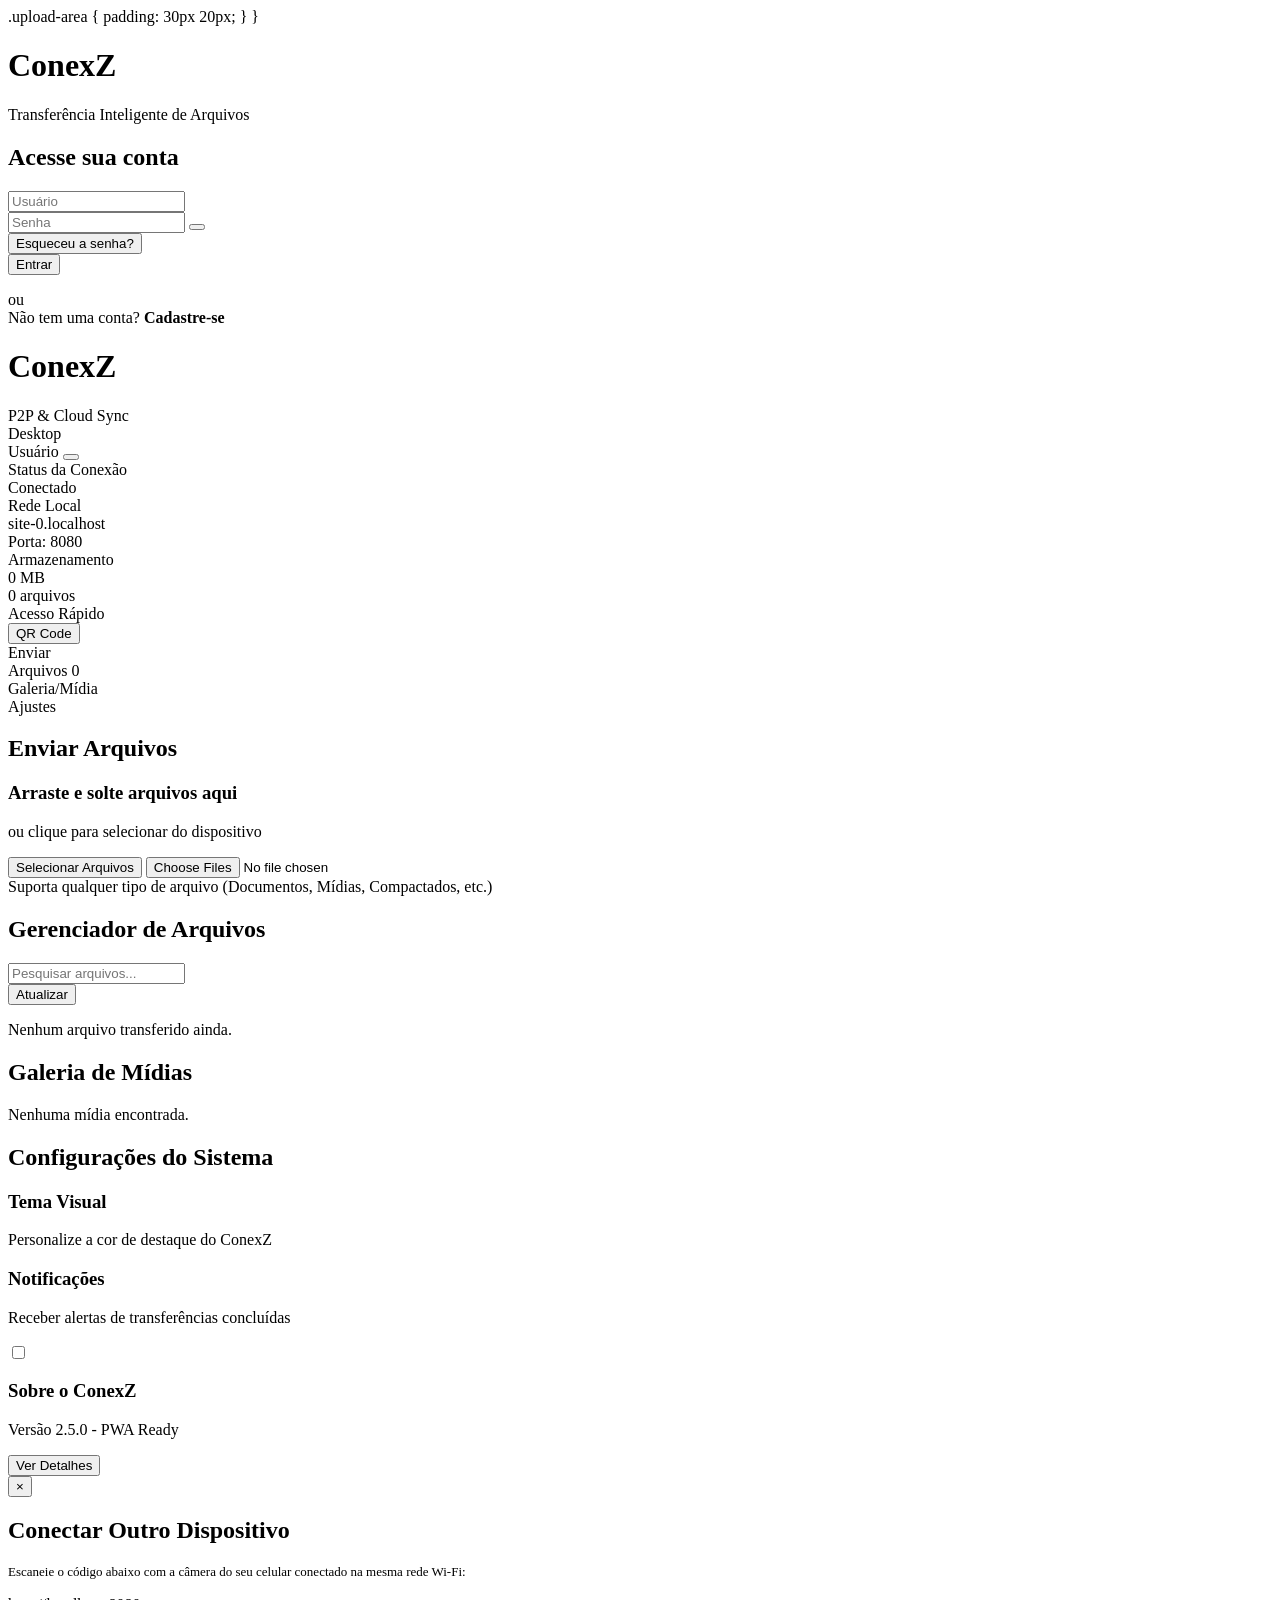
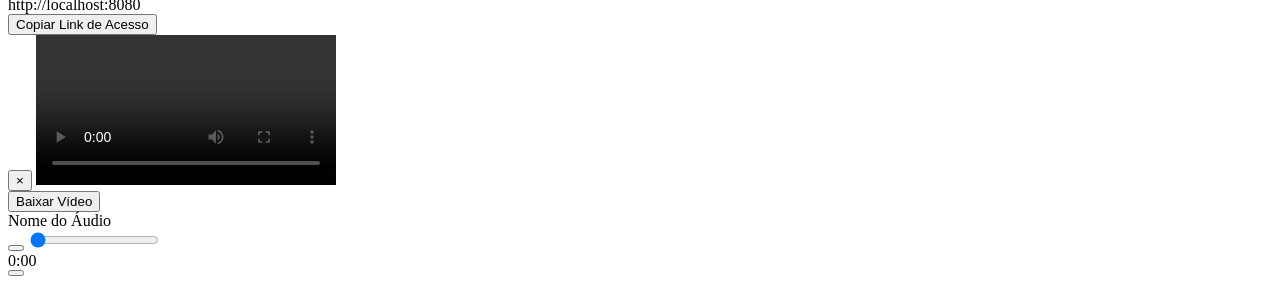
==== templates/index.html @ 4d65dc05 "Update index.html" ====
<!-- CONTINUAÇÃO E FECHAMENTO DO <style> -->
        .upload-area { padding: 30px 20px; }
    }
    </style>
</head>
<body>

    <!-- ============================================
         TELA DE LOGIN
         ============================================ -->
    <div id="loginScreen" class="login-screen">
        <div class="login-container">
            <div class="login-logo">
                <i class="fa-solid fa-bolt-lightning"></i>
                <h1>ConexZ</h1>
                <p>Transferência Inteligente de Arquivos</p>
            </div>
            
            <div id="loginFormSection">
                <h2>Acesse sua conta</h2>
                <form id="loginForm" onsubmit="handleLogin(event)">
                    <div class="input-group">
                        <input type="text" id="loginUsername" placeholder="Usuário" required autocomplete="username">
                    </div>
                    <div class="input-group">
                        <input type="password" id="loginPassword" placeholder="Senha" required autocomplete="current-password">
                        <button type="button" class="toggle-password" onclick="togglePasswordVisibility('loginPassword', this)">
                            <i class="fa-solid fa-eye"></i>
                        </button>
                    </div>
                    <div class="login-options">
                        <button type="button" class="forgot-link" onclick="showForgotPassword()">Esqueceu a senha?</button>
                    </div>
                    <button type="submit" class="btn btn-primary">Entrar</button>
                </form>
                <div id="loginStatus" class="login-status"></div>
                <div class="login-divider"><span>ou</span></div>
                <div class="login-link" onclick="switchAuthMode('register')">
                    Não tem uma conta? <strong>Cadastre-se</strong>
                </div>
            </div>

            <div id="registerFormSection" style="display: none;">
                <h2>Criar nova conta</h2>
                <form id="registerForm" onsubmit="handleRegister(event)">
                    <div class="input-group">
                        <input type="text" id="regUsername" placeholder="Escolha um usuário" required autocomplete="username">
                    </div>
                    <div class="input-group">
                        <input type="password" id="regPassword" placeholder="Escolha uma senha" required autocomplete="new-password">
                        <button type="button" class="toggle-password" onclick="togglePasswordVisibility('regPassword', this)">
                            <i class="fa-solid fa-eye"></i>
                        </button>
                    </div>
                    <button type="submit" class="btn btn-primary">Cadastrar</button>
                </form>
                <div id="registerStatus" class="login-status"></div>
                <div class="login-link" onclick="switchAuthMode('login')">
                    Já tem uma conta? <strong>Fazer login</strong>
                </div>
            </div>
        </div>
    </div>

    <!-- ============================================
         ESTRUTURA PRINCIPAL DO APLICATIVO
         ============================================ -->
    <div class="container">
        
        <!-- HEADER -->
        <header>
            <div class="logo">
                <div class="logo-icon">
                    <i class="fa-solid fa-bolt-lightning"></i>
                </div>
                <div>
                    <h1>ConexZ</h1>
                    <div class="subtitle">P2P & Cloud Sync</div>
                </div>
            </div>
            
            <div class="header-actions">
                <div class="device-badge" id="deviceTypeBadge">
                    <i class="fa-solid fa-desktop"></i> Desktop
                </div>
                <div class="user-info">
                    <span class="username" id="displayUsername">Usuário</span>
                    <button class="logout-btn" onclick="handleLogout()" title="Sair">
                        <i class="fa-solid fa-right-from-bracket"></i>
                    </button>
                </div>
            </div>
        </header>

        <!-- PAINEL DE STATUS -->
        <div class="status-panel">
            <div class="status-header">
                <div class="status-title">
                    <i class="fa-solid fa-network-wired"></i> Status da Conexão
                </div>
                <div class="status-badge" id="connectionBadge">Conectado</div>
            </div>
            
            <div class="status-grid">
                <div class="status-item">
                    <div class="status-label">
                        <i class="fa-solid fa-wifi"></i> Rede Local
                    </div>
                    <div class="status-value" id="localIpStatus">Detectando...</div>
                    <div class="status-sub">
                        <span>Porta: 8080</span>
                    </div>
                </div>
                
                <div class="status-item">
                    <div class="status-label">
                        <i class="fa-solid fa-server"></i> Armazenamento
                    </div>
                    <div class="status-value" id="storageUsed">0 MB</div>
                    <div class="status-sub">
                        <span id="fileCountBadge">0 arquivos</span>
                    </div>
                </div>

                <div class="status-item">
                    <div class="status-label">
                        <i class="fa-solid fa-qrcode"></i> Acesso Rápido
                    </div>
                    <div class="status-actions">
                        <button class="btn btn-secondary btn-sm" onclick="openQrModal()">
                            <i class="fa-solid fa-qrcode"></i> QR Code
                        </button>
                    </div>
                </div>
            </div>
        </div>

        <!-- ABAS DE NAVEGAÇÃO -->
        <div class="tabs">
            <div class="tab active" onclick="switchTab('upload')">
                <i class="fa-solid fa-cloud-arrow-up"></i> Enviar
            </div>
            <div class="tab" onclick="switchTab('files')">
                <i class="fa-solid fa-folder-open"></i> Arquivos 
                <span class="badge" id="fileTabBadge">0</span>
            </div>
            <div class="tab" onclick="switchTab('media')">
                <i class="fa-solid fa-photo-film"></i> Galeria/Mídia
            </div>
            <div class="tab" onclick="switchTab('settings')">
                <i class="fa-solid fa-gear"></i> Ajustes
            </div>
        </div>

        <!-- CONTEÚDO DAS ABAS -->

        <!-- ABA: UPLOAD -->
        <div id="uploadTab" class="tab-content active">
            <h2><i class="fa-solid fa-cloud-arrow-up"></i> Enviar Arquivos</h2>
            
            <div class="upload-area" id="dropZone" onclick="document.getElementById('fileInput').click()">
                <div class="upload-icon">
                    <i class="fa-solid fa-cloud-arrow-up"></i>
                </div>
                <h3>Arraste e solte arquivos aqui</h3>
                <p>ou clique para selecionar do dispositivo</p>
                <button class="btn btn-primary btn-sm">Selecionar Arquivos</button>
                <input type="file" id="fileInput" multiple onchange="handleFileSelect(this.files)">
                <div class="upload-info">Suporta qualquer tipo de arquivo (Documentos, Mídias, Compactados, etc.)</div>
            </div>

            <div class="progress-container" id="progressContainer" style="display: none;">
                <div class="progress-bar">
                    <div class="progress-fill" id="progressFill"></div>
                </div>
                <span id="progressText">0%</span>
            </div>

            <div id="uploadStatus" class="status"></div>
        </div>

        <!-- ABA: ARQUIVOS -->
        <div id="filesTab" class="tab-content">
            <h2><i class="fa-solid fa-folder-open"></i> Gerenciador de Arquivos</h2>
            
            <div class="file-toolbar">
                <div class="search-box">
                    <i class="fa-solid fa-magnifying-glass"></i>
                    <input type="text" id="fileSearch" placeholder="Pesquisar arquivos..." oninput="filterFiles()">
                </div>
                <button class="btn btn-secondary" onclick="loadFiles()">
                    <i class="fa-solid fa-rotate"></i> Atualizar
                </button>
                <button class="btn btn-danger btn-sm" onclick="clearAllFiles()" id="clearAllBtn" style="display: none;">
                    <i class="fa-solid fa-trash-can"></i> Limpar Tudo
                </button>
            </div>

            <div class="file-list" id="fileListContainer">
                <!-- Preenchido via JavaScript -->
            </div>
        </div>

        <!-- ABA: GALERIA / MÍDIA -->
        <div id="mediaTab" class="tab-content">
            <h2><i class="fa-solid fa-photo-film"></i> Galeria de Mídias</h2>
            <div class="media-grid" id="mediaGridContainer">
                <!-- Preenchido via JavaScript -->
            </div>
        </div>

        <!-- ABA: AJUSTES -->
        <div id="settingsTab" class="tab-content">
            <h2><i class="fa-solid fa-gear"></i> Configurações do Sistema</h2>
            
            <div class="setting-card">
                <div class="info">
                    <h3><i class="fa-solid fa-palette"></i> Tema Visual</h3>
                    <p>Personalize a cor de destaque do ConexZ</p>
                </div>
                <div class="theme-selector">
                    <div class="theme-btn active" style="background: #00d4ff;" onclick="setTheme('#00d4ff')"></div>
                    <div class="theme-btn" style="background: #10b981;" onclick="setTheme('#10b981')"></div>
                    <div class="theme-btn" style="background: #8b5cf6;" onclick="setTheme('#8b5cf6')"></div>
                    <div class="theme-btn" style="background: #f59e0b;" onclick="setTheme('#f59e0b')"></div>
                    <div class="theme-btn" style="background: #ef4444;" onclick="setTheme('#ef4444')"></div>
                </div>
            </div>

            <div class="setting-card">
                <div class="info">
                    <h3><i class="fa-solid fa-bell"></i> Notificações</h3>
                    <p>Receber alertas de transferências concluídas</p>
                </div>
                <div class="toggle">
                    <input type="checkbox" id="notifToggle" onchange="toggleNotifications(this)">
                    <label for="notifToggle"></label>
                </div>
            </div>

            <div class="setting-card">
                <div class="info">
                    <h3><i class="fa-solid fa-circle-info"></i> Sobre o ConexZ</h3>
                    <p>Versão 2.5.0 - PWA Ready</p>
                </div>
                <button class="btn btn-secondary btn-sm" onclick="showAboutInfo()">Ver Detalhes</button>
            </div>
        </div>

    </div>

    <!-- ============================================
         MODAIS E COMPONENTES FLUTUANTES
         ============================================ -->

    <!-- Modal QR Code -->
    <div id="qrModal" class="modal">
        <div class="modal-content">
            <button class="close" onclick="closeQrModal()">&times;</button>
            <h2><i class="fa-solid fa-qrcode" style="color: var(--accent);"></i> Conectar Outro Dispositivo</h2>
            <p style="color: var(--text-secondary); font-size: 13px; margin-bottom: 16px;">
                Escaneie o código abaixo com a câmera do seu celular conectado na mesma rede Wi-Fi:
            </p>
            <div class="qr-container">
                <div id="qrCodeDisplay">
                    <i class="fa-solid fa-spinner fa-spin" style="font-size: 32px; color: var(--accent);"></i>
                </div>
            </div>
            <div class="qr-url" id="modalUrlText">http://localhost:8080</div>
            <button class="btn btn-primary" onclick="copyAppUrl()">
                <i class="fa-solid fa-copy"></i> Copiar Link de Acesso
            </button>
        </div>
    </div>

    <!-- Modal de Vídeo -->
    <div id="videoModal" class="video-modal">
        <div class="video-modal-content">
            <button class="video-close" onclick="closeVideoModal()">&times;</button>
            <video id="modalVideoPlayer" controls></video>
            <div class="video-actions">
                <button class="btn btn-secondary btn-sm" id="downloadVideoBtn">
                    <i class="fa-solid fa-download"></i> Baixar Vídeo
                </button>
            </div>
        </div>
    </div>

    <!-- Player de Áudio Flutuante -->
    <div id="audioPlayer" class="audio-player">
        <div class="audio-player-content">
            <div class="audio-info">
                <div class="audio-title" id="audioPlayerTitle">Nome do Áudio</div>
            </div>
            <div class="audio-controls">
                <button class="audio-btn" id="audioPlayBtn" onclick="toggleAudioPlay()">
                    <i class="fa-solid fa-play" id="audioPlayIcon"></i>
                </button>
                <input type="range" class="audio-progress" id="audioProgressBar" value="0" min="0" max="100" oninput="seekAudio(this.value)">
                <div class="audio-time">
                    <span id="audioCurrentTime">0:00</span>
                </div>
            </div>
            <button class="audio-btn audio-close" onclick="closeAudioPlayer()" title="Fechar">
                <i class="fa-solid fa-xmark"></i>
            </button>
        </div>
        <audio id="globalAudioElement" ontimeupdate="updateAudioProgress()" onended="audioEnded()"></audio>
    </div>

    <!-- ============================================
         JAVASCRIPT DO APLICATIVO
         ============================================ -->
    <script>
        // Simulação de Banco de Dados Local / Estado
        let currentUser = localStorage.getItem('conexz_user') || null;
        let filesDatabase = JSON.parse(localStorage.getItem('conexz_files') || '[]');
        let currentAudioFile = null;

        // Inicialização
        document.addEventListener('DOMContentLoaded', () => {
            checkAuth();
            detectDevice();
            renderFiles();
            setupDragAndDrop();
        });

        // Autenticação básica simulada
        function checkAuth() {
            if (currentUser) {
                document.getElementById('loginScreen').style.display = 'none';
                document.getElementById('displayUsername').textContent = currentUser;
            } else {
                document.getElementById('loginScreen').style.display = 'flex';
            }
        }

        function switchAuthMode(mode) {
            if (mode === 'register') {
                document.getElementById('loginFormSection').style.display = 'none';
                document.getElementById('registerFormSection').style.display = 'block';
            } else {
                document.getElementById('loginFormSection').style.display = 'block';
                document.getElementById('registerFormSection').style.display = 'none';
            }
        }

        function togglePasswordVisibility(fieldId, btn) {
            const input = document.getElementById(fieldId);
            const icon = btn.querySelector('i');
            if (input.type === 'password') {
                input.type = 'text';
                icon.className = 'fa-solid fa-eye-slash';
            } else {
                input.type = 'password';
                icon.className = 'fa-solid fa-eye';
            }
        }

        function handleLogin(e) {
            e.preventDefault();
            const username = document.getElementById('loginUsername').value.trim();
            if (username) {
                currentUser = username;
                localStorage.setItem('conexz_user', username);
                showStatus('loginStatus', 'Login realizado com sucesso!', 'success');
                setTimeout(() => {
                    checkAuth();
                }, 600);
            }
        }

        function handleRegister(e) {
            e.preventDefault();
            const username = document.getElementById('regUsername').value.trim();
            if (username) {
                currentUser = username;
                localStorage.setItem('conexz_user', username);
                showStatus('registerStatus', 'Conta criada com sucesso!', 'success');
                setTimeout(() => {
                    checkAuth();
                }, 600);
            }
        }

        function handleLogout() {
            localStorage.removeItem('conexz_user');
            currentUser = null;
            checkAuth();
        }

        function showStatus(elementId, message, type) {
            const el = document.getElementById(elementId);
            el.textContent = message;
            el.className = `login-status ${type}`;
        }

        // Navegação por Abas
        function switchTab(tabName) {
            document.querySelectorAll('.tab').forEach(t => t.classList.remove('active'));
            document.querySelectorAll('.tab-content').forEach(c => c.classList.remove('active'));

            event.currentTarget.classList.add('active');
            document.getElementById(tabName + 'Tab').classList.add('active');

            if (tabName === 'files' || tabName === 'media') {
                renderFiles();
            }
        }

        // Detecção de Dispositivo
        function detectDevice() {
            const badge = document.getElementById('deviceTypeBadge');
            const isMobile = /Android|webOS|iPhone|iPad|iPod|BlackBerry|IEMobile|Opera Mini/i.test(navigator.userAgent);
            if (isMobile) {
                badge.innerHTML = '<i class="fa-solid fa-mobile-screen"></i> Celular / Tablet';
            } else {
                badge.innerHTML = '<i class="fa-solid fa-desktop"></i> Desktop';
            }
            
            // Simulação de IP local
            document.getElementById('localIpStatus').textContent = window.location.hostname || '192.168.1.15';
        }

        // Drag and Drop
        function setupDragAndDrop() {
            const dropZone = document.getElementById('dropZone');
            ['dragenter', 'dragover'].forEach(eventName => {
                dropZone.addEventListener(eventName, (e) => {
                    e.preventDefault();
                    dropZone.classList.add('dragover');
                }, false);
            });
            ['dragleave', 'drop'].forEach(eventName => {
                dropZone.addEventListener(eventName, (e) => {
                    e.preventDefault();
                    dropZone.classList.remove('dragover');
                }, false);
            });
            dropZone.addEventListener('drop', (e) => {
                const dt = e.dataTransfer;
                const files = dt.files;
                handleFileSelect(files);
            });
        }

        // Simulação de Upload de Arquivos
        function handleFileSelect(files) {
            if (!files.length) return;

            const progressContainer = document.getElementById('progressContainer');
            const progressFill = document.getElementById('progressFill');
            const progressText = document.getElementById('progressText');
            const uploadStatus = document.getElementById('uploadStatus');

            progressContainer.style.display = 'flex';
            uploadStatus.className = 'status';
            
            let progress = 0;
            const interval = setInterval(() => {
                progress += 10;
                progressFill.style.width = progress + '%';
                progressText.textContent = progress + '%';

                if (progress >= 100) {
                    clearInterval(interval);
                    
                    // Processar arquivos adicionados
                    Array.from(files).forEach(file => {
                        const fileObj = {
                            id: Date.now() + Math.random(),
                            name: file.name,
                            size: formatBytes(file.size),
                            type: file.type || 'application/octet-stream',
                            date: new Date().toLocaleDateString('pt-BR'),
                            url: URL.createObjectURL(file) // Simulação de URL local temporária
                        };
                        filesDatabase.unshift(fileObj);
                    });

                    localStorage.setItem('conexz_files', JSON.stringify(filesDatabase));
                    
                    uploadStatus.textContent = 'Arquivos enviados com sucesso!';
                    uploadStatus.className = 'status success';

                    setTimeout(() => {
                        progressContainer.style.display = 'none';
                        progressFill.style.width = '0%';
                        uploadStatus.style.display = 'none';
                        renderFiles();
                    }, 1200);
                }
            }, 150);
        }

        // Renderizar Lista de Arquivos e Galeria
        function renderFiles() {
            const container = document.getElementById('fileListContainer');
            const mediaContainer = document.getElementById('mediaGridContainer');
            const fileTabBadge = document.getElementById('fileTabBadge');
            const fileCountBadge = document.getElementById('fileCountBadge');
            const storageUsed = document.getElementById('storageUsed');
            const clearAllBtn = document.getElementById('clearAllBtn');

            fileTabBadge.textContent = filesDatabase.length;
            fileCountBadge.textContent = `${filesDatabase.length} arquivos`;
            storageUsed.textContent = filesDatabase.length > 0 ? `${(filesDatabase.length * 2.4).toFixed(1)} MB` : '0 MB';

            if (filesDatabase.length > 0) {
                clearAllBtn.style.display = 'inline-flex';
            } else {
                clearAllBtn.style.display = 'none';
            }

            if (filesDatabase.length === 0) {
                container.innerHTML = `
                    <div class="empty-state">
                        <i class="fa-solid fa-folder-open"></i>
                        <p>Nenhum arquivo transferido ainda.</p>
                    </div>
                `;
                mediaContainer.innerHTML = `
                    <div class="empty-state" style="grid-column: 1 / -1;">
                        <i class="fa-solid fa-photo-film"></i>
                        <p>Nenhuma mídia encontrada.</p>
                    </div>
                `;
                return;
            }

            // Renderizar Lista
            container.innerHTML = filesDatabase.map(file => `
                <div class="file-item" data-name="${file.name.toLowerCase()}">
                    <div class="file-info">
                        <i class="${getFileIcon(file.type)}"></i>
                        <div class="file-details">
                            <div class="file-name" title="${file.name}">${file.name}</div>
                            <div class="file-meta">${file.size} • ${file.date}</div>
                        </div>
                    </div>
                    <div class="file-actions">
                        ${getFileActionButtons(file)}
                        <button class="btn btn-secondary btn-sm" onclick="deleteFile('${file.id}')" title="Excluir">
                            <i class="fa-solid fa-trash-can"></i>
                        </button>
                    </div>
                </div>
            `).join('');

            // Renderizar Galeria/Mídia
            const mediaFiles = filesDatabase.filter(f => f.type.startsWith('image/') || f.type.startsWith('video/') || f.type.startsWith('audio/'));
            if (mediaFiles.length === 0) {
                mediaContainer.innerHTML = `
                    <div class="empty-state" style="grid-column: 1 / -1;">
                        <i class="fa-solid fa-photo-film"></i>
                        <p>Nenhuma imagem, vídeo ou áudio encontrado.</p>
                    </div>
                `;
            } else {
                mediaContainer.innerHTML = mediaFiles.map(file => `
                    <div class="media-card" onclick="openMediaItem('${file.id}')">
                        <div class="media-preview">
                            ${file.type.startsWith('image/') ? `<img src="${file.url}" style="width:100%;height:100%;object-fit:cover;">` : `<i class="${getFileIcon(file.type)}"></i>`}
                        </div>
                        <div class="media-info">
                            <div class="media-title" title="${file.name}">${file.name}</div>
                            <div class="media-meta">${file.size}</div>
                        </div>
                    </div>
                `).join('');
            }
        }

        function getFileIcon(type) {
            if (type.startsWith('image/')) return 'fa-solid fa-file-image';
            if (type.startsWith('video/')) return 'fa-solid fa-file-video';
            if (type.startsWith('audio/')) return 'fa-solid fa-file-audio';
            if (type.includes('pdf')) return 'fa-solid fa-file-pdf';
            if (type.includes('zip') || type.includes('compressed')) return 'fa-solid fa-file-zipper';
            return 'fa-solid fa-file-lines';
        }

        function getFileActionButtons(file) {
            return `
                <button class="btn btn-primary btn-sm" onclick="downloadFile('${file.id}')">
                    <i class="fa-solid fa-download"></i> Baixar
                </button>
            `;
        }

        function formatBytes(bytes, decimals = 2) {
            if (bytes === 0) return '0 Bytes';
            const k = 1024;
            const dm = decimals < 0 ? 0 : decimals;
            const sizes = ['Bytes', 'KB', 'MB', 'GB'];
            const i = Math.floor(Math.log(bytes) / Math.log(k));
            return parseFloat((bytes / Math.pow(k, i)).toFixed(dm)) + ' ' + sizes[i];
        }

        function filterFiles() {
            const query = document.getElementById('fileSearch').value.toLowerCase();
            const items = document.querySelectorAll('.file-item');
            items.forEach(item => {
                const name = item.getAttribute('data-name');
                if (name.includes(query)) {
                    item.style.display = 'flex';
                } else {
                    item.style.display = 'none';
                }
            });
        }

        function deleteFile(id) {
            filesDatabase = filesDatabase.filter(f => f.id != id);
            localStorage.setItem('conexz_files', JSON.stringify(filesDatabase));
            renderFiles();
        }

        function clearAllFiles() {
            if (confirm('Deseja realmente limpar todos os arquivos?')) {
                filesDatabase = [];
                localStorage.removeItem('conexz_files');
                renderFiles();
            }
        }

        function downloadFile(id) {
            const file = filesDatabase.find(f => f.id == id);
            if (file) {
                const a = document.createElement('a');
                a.href = file.url;
                a.download = file.name;
                document.body.appendChild(a);
                a.click();
                document.body.removeChild(a);
            }
        }

        function openMediaItem(id) {
            const file = filesDatabase.find(f => f.id == id);
            if (!file) return;

            if (file.type.startsWith('video/')) {
                const modal = document.getElementById('videoModal');
                const player = document.getElementById('modalVideoPlayer');
                player.src = file.url;
                modal.classList.add('active');
                document.getElementById('downloadVideoBtn').onclick = () => downloadFile(file.id);
            } else if (file.type.startsWith('audio/')) {
                playAudio(file);
            } else if (file.type.startsWith('image/')) {
                window.open(file.url, '_blank');
            }
        }

        // Controles de Vídeo e Áudio Modals
        function closeVideoModal() {
            const modal = document.getElementById('videoModal');
            const player = document.getElementById('modalVideoPlayer');
            player.pause();
            player.src = '';
            modal.classList.remove('active');
        }

        function playAudio(file) {
            const playerBox = document.getElementById('audioPlayer');
            const audioEl = document.getElementById('globalAudioElement');
            const titleEl = document.getElementById('audioPlayerTitle');
            
            titleEl.textContent = file.name;
            audioEl.src = file.url;
            audioEl.play();
            currentAudioFile = file;
            playerBox.style.display = 'block';
            
            document.getElementById('audioPlayIcon').className = 'fa-solid fa-pause';
        }

        function toggleAudioPlay() {
            const audioEl = document.getElementById('globalAudioElement');
            const icon = document.getElementById('audioPlayIcon');
            if (audioEl.paused) {
                audioEl.play();
                icon.className = 'fa-solid fa-pause';
            } else {
                audioEl.pause();
                icon.className = 'fa-solid fa-play';
            }
        }

        function updateAudioProgress() {
            const audioEl = document.getElementById('globalAudioElement');
            const bar = document.getElementById('audioProgressBar');
            const timeEl = document.getElementById('audioCurrentTime');
            
            if (audioEl.duration) {
                const progress = (audioEl.currentTime / audioEl.duration) * 100;
                bar.value = progress;
                
                const mins = Math.floor(audioEl.currentTime / 60);
                const secs = Math.floor(audioEl.currentTime % 60);
                timeEl.textContent = `${mins}:${secs < 10 ? '0' : ''}${secs}`;
            }
        }

        function seekAudio(val) {
            const audioEl = document.getElementById('globalAudioElement');
            if (audioEl.duration) {
                audioEl.currentTime = (val / 100) * audioEl.duration;
            }
        }

        function audioEnded() {
            document.getElementById('audioPlayIcon').className = 'fa-solid fa-play';
        }

        function closeAudioPlayer() {
            const audioEl = document.getElementById('globalAudioElement');
            audioEl.pause();
            audioEl.src = '';
            document.getElementById('audioPlayer').style.display = 'none';
        }

        // Modal QR Code
        function openQrModal() {
            const modal = document.getElementById('qrModal');
            const qrDisplay = document.getElementById('qrCodeDisplay');
            const urlText = document.getElementById('modalUrlText');
            
            const currentUrl = window.location.href;
            urlText.textContent = currentUrl;
            
            // Simulação de renderização do QR Code via API pública rápida
            qrDisplay.innerHTML = `<img src="https://api.qrserver.com/v1/create-qr-code/?size=180x180&data=${encodeURIComponent(currentUrl)}" alt="QR Code Conexão" id="qrCodeImage">`;
            modal.classList.add('active');
        }

        function closeQrModal() {
            document.getElementById('qrModal').classList.remove('active');
        }

        function copyAppUrl() {
            navigator.clipboard.writeText(window.location.href);
            alert('Link de acesso copiado para a área de transferência!');
        }

        // Ajustes e Temas
        function setTheme(color) {
            document.documentElement.style.setProperty('--accent', color);
            document.querySelectorAll('.theme-btn').forEach(btn => btn.classList.remove('active'));
            event.currentTarget.classList.add('active');
            localStorage.setItem('conexz_theme', color);
        }

        // Carregar tema salvo
        const savedTheme = localStorage.getItem('conexz_theme');
        if (savedTheme) {
            document.documentElement.style.setProperty('--accent', savedTheme);
        }

        function toggleNotifications(checkbox) {
            if (checkbox.checked) {
                if (Notification && Notification.permission !== 'granted') {
                    Notification.requestPermission();
                }
            }
        }

        function showAboutInfo() {
            alert('ConexZ v2.5.0\nSistema inteligente e local de transferência de arquivos P2P.\nDesenvolvido com foco em velocidade e segurança offline.');
        }

        function showForgotPassword() {
            alert('Como o ConexZ armazena as credenciais de forma local, redefina limpando os dados do navegador ou crie um novo usuário.');
        }
    </script>
</body>
</html>
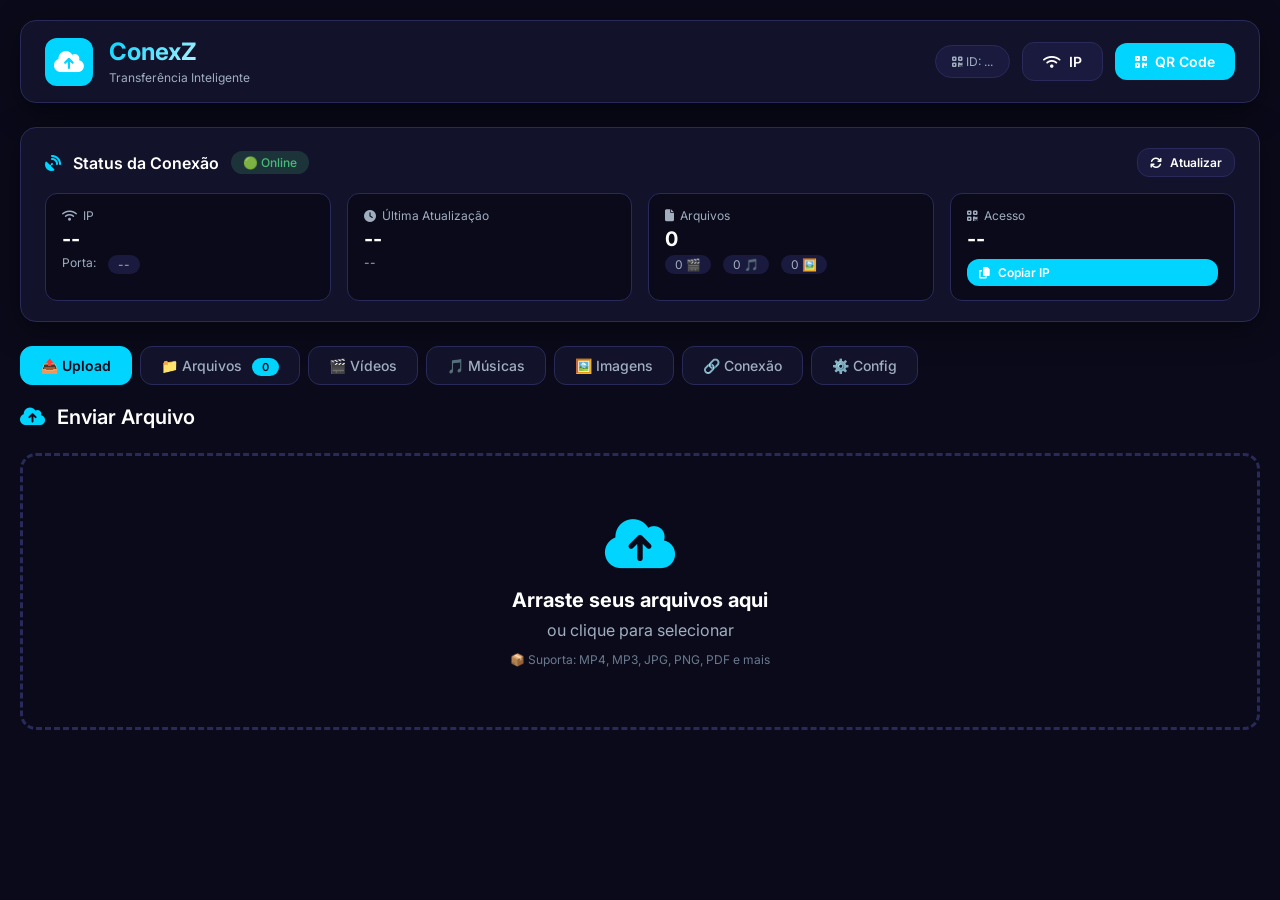
==== commit 6810a5fa: "Update index.html" ====
--- a/templates/index.html
+++ b/templates/index.html
@@ -1,778 +1,1091 @@
-<!-- CONTINUAÇÃO E FECHAMENTO DO <style> -->
-        .upload-area { padding: 30px 20px; }
-    }
+<!DOCTYPE html>
+<html lang="pt-br">
+<head>
+    <meta charset="UTF-8">
+    <meta name="viewport" content="width=device-width, initial-scale=1.0, maximum-scale=1.0, user-scalable=no">
+    <title>ConexZ - Transferência Inteligente</title>
+    
+    <link rel="manifest" href="/manifest.json">
+    <meta name="theme-color" content="#00d4ff">
+    <meta name="apple-mobile-web-app-capable" content="yes">
+    <meta name="mobile-web-app-capable" content="yes">
+    
+    <link rel="stylesheet" href="https://cdnjs.cloudflare.com/ajax/libs/font-awesome/6.5.0/css/all.min.css">
+    <link href="https://fonts.googleapis.com/css2?family=Inter:wght@300;400;500;600;700;800&display=swap" rel="stylesheet">
+    
+    <style>
+        * { margin:0; padding:0; box-sizing:border-box; }
+        :root {
+            --bg-primary: #0a0a1a;
+            --bg-secondary: #12122a;
+            --bg-card: #1a1a3e;
+            --bg-hover: #252550;
+            --text-primary: #ffffff;
+            --text-secondary: #a0aec0;
+            --text-muted: #6a7a8e;
+            --accent: #00d4ff;
+            --border: #2a2a5a;
+            --shadow: 0 8px 32px rgba(0,0,0,0.4);
+            --radius: 16px;
+            --transition: all 0.3s cubic-bezier(0.4, 0, 0.2, 1);
+        }
+        body { font-family: 'Inter', sans-serif; background: var(--bg-primary); color: var(--text-primary); min-height: 100vh; overflow-x: hidden; }
+        ::-webkit-scrollbar { width: 6px; }
+        ::-webkit-scrollbar-track { background: var(--bg-secondary); }
+        ::-webkit-scrollbar-thumb { background: var(--accent); border-radius: 10px; }
+        
+        .container { max-width: 1400px; margin: 0 auto; padding: 20px; }
+        
+        header { display: flex; justify-content: space-between; align-items: center; padding: 16px 24px; background: var(--bg-secondary); border-radius: var(--radius); border: 1px solid var(--border); margin-bottom: 24px; box-shadow: var(--shadow); flex-wrap: wrap; gap: 12px; }
+        .logo { display: flex; align-items: center; gap: 16px; }
+        .logo-icon { width: 48px; height: 48px; background: var(--accent); border-radius: 12px; display: flex; align-items: center; justify-content: center; font-size: 24px; color: #fff; }
+        .logo h1 { font-size: 24px; font-weight: 700; background: linear-gradient(135deg, var(--accent), #fff); -webkit-background-clip: text; -webkit-text-fill-color: transparent; background-clip: text; }
+        .subtitle { font-size: 12px; color: var(--text-secondary); font-weight: 400; -webkit-text-fill-color: var(--text-secondary); }
+        
+        .header-actions { display: flex; align-items: center; gap: 12px; flex-wrap: wrap; }
+        .device-badge { background: var(--bg-card); padding: 8px 16px; border-radius: 20px; font-size: 12px; color: var(--text-secondary); border: 1px solid var(--border); }
+        
+        .btn { padding: 10px 20px; border: none; border-radius: 12px; font-weight: 600; cursor: pointer; transition: var(--transition); display: inline-flex; align-items: center; gap: 8px; font-size: 14px; font-family: inherit; }
+        .btn-primary { background: var(--accent); color: #fff; }
+        .btn-primary:hover { transform: translateY(-2px); box-shadow: 0 8px 25px rgba(0, 212, 255, 0.3); }
+        .btn-secondary { background: var(--bg-card); color: var(--text-primary); border: 1px solid var(--border); }
+        .btn-secondary:hover { background: var(--bg-hover); }
+        .btn-danger { background: #e53e3e; color: #fff; }
+        .btn-danger:hover { background: #c53030; }
+        .btn-sm { padding: 6px 12px; font-size: 12px; }
+        
+        .status-panel {
+            background: var(--bg-secondary);
+            border: 1px solid var(--border);
+            border-radius: var(--radius);
+            padding: 20px 24px;
+            margin-bottom: 24px;
+            box-shadow: var(--shadow);
+        }
+        .status-header {
+            display: flex;
+            justify-content: space-between;
+            align-items: center;
+            margin-bottom: 16px;
+            flex-wrap: wrap;
+            gap: 8px;
+        }
+        .status-title {
+            display: flex;
+            align-items: center;
+            gap: 12px;
+            font-weight: 600;
+            font-size: 16px;
+        }
+        .status-title i { color: var(--accent); }
+        .status-badge {
+            font-size: 12px;
+            font-weight: 500;
+            padding: 4px 12px;
+            border-radius: 20px;
+            background: rgba(72, 187, 120, 0.2);
+            color: #48bb78;
+        }
+        .status-grid {
+            display: grid;
+            grid-template-columns: repeat(auto-fit, minmax(200px, 1fr));
+            gap: 16px;
+        }
+        .status-item {
+            background: var(--bg-primary);
+            border-radius: 12px;
+            padding: 14px 16px;
+            border: 1px solid var(--border);
+            transition: var(--transition);
+        }
+        .status-item:hover { border-color: var(--accent); }
+        .status-label {
+            font-size: 12px;
+            color: var(--text-secondary);
+            margin-bottom: 4px;
+            display: flex;
+            align-items: center;
+            gap: 6px;
+        }
+        .status-value {
+            font-size: 20px;
+            font-weight: 700;
+            color: var(--text-primary);
+            word-break: break-all;
+        }
+        .status-sub {
+            font-size: 12px;
+            color: var(--text-secondary);
+            margin-top: 4px;
+            display: flex;
+            gap: 12px;
+            flex-wrap: wrap;
+        }
+        .status-sub span {
+            background: var(--bg-card);
+            padding: 2px 10px;
+            border-radius: 10px;
+        }
+        .status-actions { display: flex; gap: 8px; }
+        
+        .tabs { display: flex; gap: 8px; margin-bottom: 20px; flex-wrap: wrap; }
+        .tab { padding: 10px 20px; border-radius: 12px; cursor: pointer; background: var(--bg-secondary); border: 1px solid var(--border); color: var(--text-secondary); transition: var(--transition); font-size: 14px; font-weight: 500; }
+        .tab:hover { border-color: var(--accent); color: #fff; }
+        .tab.active { background: var(--accent); border-color: var(--accent); color: #0a0a1a; font-weight: 600; }
+        .badge { background: var(--accent); color: #0a0a1a; padding: 2px 10px; border-radius: 10px; font-size: 11px; font-weight: 600; margin-left: 6px; }
+        
+        .tab-content { display: none; animation: fadeIn 0.4s ease; }
+        .tab-content.active { display: block; }
+        @keyframes fadeIn { from { opacity: 0; transform: translateY(10px); } to { opacity: 1; transform: translateY(0); } }
+        .tab-content h2 { margin-bottom: 24px; font-weight: 600; display: flex; align-items: center; gap: 12px; font-size: 20px; }
+        .tab-content h2 i { color: var(--accent); }
+        
+        .upload-area { border: 3px dashed var(--border); border-radius: var(--radius); padding: 60px 40px; text-align: center; cursor: pointer; transition: var(--transition); background: var(--bg-primary); }
+        .upload-area:hover { border-color: var(--accent); background: var(--bg-card); }
+        .upload-area.dragover { border-color: var(--accent); background: var(--bg-card); transform: scale(1.02); }
+        .upload-icon i { font-size: 56px; color: var(--accent); margin-bottom: 16px; }
+        .upload-area h3 { font-size: 20px; margin-bottom: 8px; }
+        .upload-area p { color: var(--text-secondary); margin-bottom: 12px; }
+        .upload-area input { display: none; }
+        .upload-info { font-size: 12px; color: var(--text-muted); margin-top: 8px; }
+        
+        .progress-container { margin-top: 20px; display: flex; align-items: center; gap: 16px; }
+        .progress-bar { flex: 1; height: 6px; background: var(--border); border-radius: 10px; overflow: hidden; }
+        .progress-fill { height: 100%; background: var(--accent); width: 0%; transition: width 0.5s ease; border-radius: 10px; }
+        #progressText { font-size: 14px; color: var(--text-secondary); min-width: 40px; }
+        
+        .file-toolbar { display: flex; gap: 12px; margin-bottom: 20px; flex-wrap: wrap; }
+        .search-box { flex: 1; display: flex; align-items: center; background: var(--bg-primary); border: 1px solid var(--border); border-radius: 12px; padding: 0 16px; transition: var(--transition); min-width: 150px; }
+        .search-box:focus-within { border-color: var(--accent); }
+        .search-box i { color: var(--text-muted); font-size: 14px; }
+        .search-box input { background: transparent; border: none; padding: 12px 12px; color: var(--text-primary); font-size: 14px; font-family: inherit; flex: 1; outline: none; }
+        
+        .file-list { display: grid; gap: 10px; }
+        .file-item { display: flex; justify-content: space-between; align-items: center; padding: 14px 18px; background: var(--bg-primary); border-radius: 12px; border: 1px solid var(--border); transition: var(--transition); flex-wrap: wrap; gap: 8px; }
+        .file-item:hover { transform: translateX(4px); border-color: var(--accent); }
+        .file-info { display: flex; align-items: center; gap: 14px; flex: 1; min-width: 150px; }
+        .file-info i { font-size: 24px; color: var(--accent); width: 32px; text-align: center; }
+        .file-details { flex: 1; min-width: 0; }
+        .file-name { font-weight: 500; white-space: nowrap; overflow: hidden; text-overflow: ellipsis; }
+        .file-meta { font-size: 12px; color: var(--text-secondary); }
+        .file-actions { display: flex; gap: 6px; flex-shrink: 0; flex-wrap: wrap; }
+        
+        .media-grid { display: grid; grid-template-columns: repeat(auto-fill, minmax(180px, 1fr)); gap: 16px; padding-top: 8px; }
+        .media-card { background: var(--bg-primary); border-radius: var(--radius); overflow: hidden; border: 1px solid var(--border); transition: var(--transition); cursor: pointer; }
+        .media-card:hover { transform: translateY(-4px); border-color: var(--accent); box-shadow: 0 8px 30px rgba(0,0,0,0.3); }
+        .media-preview { width: 100%; height: 120px; background: var(--bg-card); display: flex; align-items: center; justify-content: center; font-size: 48px; color: var(--accent); }
+        .media-card video { width: 100%; height: 120px; object-fit: cover; background: #000; }
+        .media-info { padding: 12px 16px; }
+        .media-title { font-weight: 500; font-size: 14px; white-space: nowrap; overflow: hidden; text-overflow: ellipsis; }
+        .media-meta { font-size: 12px; color: var(--text-secondary); margin-top: 4px; }
+        
+        .modal { display: none; position: fixed; inset: 0; background: rgba(0,0,0,0.85); backdrop-filter: blur(10px); align-items: center; justify-content: center; z-index: 1000; }
+        .modal.active { display: flex; }
+        .modal-content { background: var(--bg-secondary); padding: 32px 40px; border-radius: var(--radius); width: 90%; max-width: 450px; border: 1px solid var(--border); text-align: center; position: relative; }
+        .modal-content .close { position: absolute; top: 12px; right: 16px; font-size: 24px; cursor: pointer; color: var(--text-secondary); transition: var(--transition); background: none; border: none; }
+        .modal-content .close:hover { color: #fff; transform: rotate(90deg); }
+        .modal-content h2 { margin-bottom: 20px; display: flex; align-items: center; justify-content: center; gap: 10px; }
+        .qr-container img { max-width: 220px; border-radius: 12px; border: 3px solid var(--accent); }
+        .qr-url { font-size: 12px; color: var(--accent); background: var(--bg-primary); padding: 8px 12px; border-radius: 8px; margin: 8px 0 16px; word-break: break-all; }
+        
+        .video-modal { display: none; position: fixed; inset: 0; background: rgba(0,0,0,0.95); backdrop-filter: blur(10px); align-items: center; justify-content: center; z-index: 1000; }
+        .video-modal.active { display: flex; }
+        .video-modal-content { width: 90%; max-width: 900px; position: relative; }
+        .video-modal-content video { width: 100%; border-radius: var(--radius); background: #000; max-height: 80vh; }
+        .video-close { position: absolute; top: -50px; right: 0; background: none; border: none; color: #fff; font-size: 30px; cursor: pointer; transition: var(--transition); }
+        .video-close:hover { transform: rotate(90deg); color: var(--accent); }
+        .video-actions { display: flex; gap: 12px; justify-content: center; margin-top: 16px; flex-wrap: wrap; }
+        
+        .audio-player { position: fixed; bottom: 24px; left: 50%; transform: translateX(-50%); background: var(--bg-secondary); border: 1px solid var(--accent); border-radius: var(--radius); padding: 12px 20px; z-index: 999; box-shadow: 0 8px 40px rgba(0,212,255,0.15); min-width: 350px; max-width: 600px; animation: slideUp 0.4s ease; display: none; }
+        @keyframes slideUp { from { transform: translateX(-50%) translateY(80px); opacity: 0; } to { transform: translateX(-50%) translateY(0); opacity: 1; } }
+        .audio-player-content { display: flex; align-items: center; gap: 12px; }
+        .audio-info { flex: 1; min-width: 80px; }
+        .audio-title { font-weight: 500; font-size: 13px; white-space: nowrap; overflow: hidden; text-overflow: ellipsis; }
+        .audio-controls { display: flex; align-items: center; gap: 8px; flex: 2; }
+        .audio-btn { background: none; border: none; color: #fff; font-size: 16px; cursor: pointer; padding: 6px; border-radius: 50%; transition: var(--transition); width: 36px; height: 36px; display: flex; align-items: center; justify-content: center; }
+        .audio-btn:hover { background: var(--accent); color: #0a0a1a; }
+        .audio-btn.audio-close:hover { background: #e53e3e; color: #fff; }
+        .audio-progress { flex: 1; height: 4px; -webkit-appearance: none; background: var(--border); border-radius: 4px; outline: none; min-width: 60px; }
+        .audio-progress::-webkit-slider-thumb { -webkit-appearance: none; width: 12px; height: 12px; border-radius: 50%; background: var(--accent); cursor: pointer; }
+        .audio-time { display: flex; gap: 6px; font-size: 11px; color: var(--text-secondary); min-width: 60px; }
+        
+        .status { padding: 12px 16px; border-radius: 12px; margin-top: 12px; display: none; font-size: 14px; }
+        .status.success { display: block; background: rgba(72,187,120,0.15); border: 1px solid #48bb78; color: #48bb78; }
+        .status.error { display: block; background: rgba(229,62,62,0.15); border: 1px solid #fc8181; color: #fc8181; }
+        .status.info { display: block; background: rgba(0,212,255,0.15); border: 1px solid var(--accent); color: var(--accent); }
+        
+        .empty-state { text-align: center; padding: 60px 20px; color: var(--text-secondary); }
+        .empty-state i { font-size: 48px; color: var(--accent); margin-bottom: 16px; }
+        
+        .setting-card { display: flex; justify-content: space-between; align-items: center; padding: 16px 20px; background: var(--bg-primary); border-radius: 12px; border: 1px solid var(--border); margin-bottom: 8px; flex-wrap: wrap; gap: 12px; }
+        .setting-card .info h3 { font-size: 14px; display: flex; align-items: center; gap: 8px; }
+        .setting-card .info p { font-size: 12px; color: var(--text-secondary); }
+        
+        .toggle { position: relative; width: 48px; height: 28px; flex-shrink: 0; }
+        .toggle input { opacity: 0; width: 0; height: 0; }
+        .toggle label { position: absolute; cursor: pointer; inset: 0; background: var(--border); border-radius: 28px; transition: var(--transition); }
+        .toggle label:before { content: ""; position: absolute; height: 20px; width: 20px; left: 4px; bottom: 4px; background: #fff; border-radius: 50%; transition: var(--transition); }
+        .toggle input:checked + label { background: var(--accent); }
+        .toggle input:checked + label:before { transform: translateX(20px); }
+        
+        .theme-selector { display: flex; gap: 8px; flex-wrap: wrap; }
+        .theme-btn { width: 32px; height: 32px; border-radius: 50%; border: 2px solid transparent; cursor: pointer; transition: var(--transition); }
+        .theme-btn:hover { transform: scale(1.1); }
+        .theme-btn.active { border-color: #fff; box-shadow: 0 0 20px rgba(255,255,255,0.2); }
+        
+        #qrCodeImage {
+            max-width: 200px;
+            border-radius: 12px;
+            border: 2px solid var(--accent);
+            margin: 0 auto;
+        }
+        #qrCodeDisplay {
+            background: var(--bg-card);
+            border-radius: 12px;
+            padding: 20px;
+            border: 2px dashed var(--border);
+            min-height: 200px;
+            display: flex;
+            flex-direction: column;
+            align-items: center;
+            justify-content: center;
+        }
+        #manualIp {
+            font-size: 14px;
+            color: var(--accent);
+            font-family: monospace;
+            word-break: break-all;
+        }
+        
+        @media (max-width: 768px) {
+            .container { padding: 12px; }
+            header { flex-direction: column; text-align: center; }
+            .tabs { gap: 4px; justify-content: center; }
+            .tab { font-size: 12px; padding: 8px 14px; }
+            .file-item { flex-direction: column; align-items: stretch; }
+            .file-actions { justify-content: flex-end; }
+            .media-grid { grid-template-columns: repeat(2, 1fr); }
+            .audio-player { min-width: 90%; bottom: 12px; padding: 10px 14px; }
+            .audio-player-content { flex-wrap: wrap; gap: 8px; }
+            .audio-info { min-width: 100%; text-align: center; }
+            .audio-controls { width: 100%; }
+            .modal-content { padding: 20px; }
+            .status-grid { grid-template-columns: 1fr 1fr; }
+            .status-header { flex-direction: column; align-items: flex-start; }
+        }
+        @media (max-width: 480px) {
+            .container { padding: 10px; }
+            .upload-area { padding: 30px 16px; }
+            .media-grid { grid-template-columns: repeat(2, 1fr); }
+            .status-grid { grid-template-columns: 1fr; }
+        }
     </style>
 </head>
 <body>
-
-    <!-- ============================================
-         TELA DE LOGIN
-         ============================================ -->
-    <div id="loginScreen" class="login-screen">
-        <div class="login-container">
-            <div class="login-logo">
-                <i class="fa-solid fa-bolt-lightning"></i>
-                <h1>ConexZ</h1>
-                <p>Transferência Inteligente de Arquivos</p>
-            </div>
-            
-            <div id="loginFormSection">
-                <h2>Acesse sua conta</h2>
-                <form id="loginForm" onsubmit="handleLogin(event)">
-                    <div class="input-group">
-                        <input type="text" id="loginUsername" placeholder="Usuário" required autocomplete="username">
-                    </div>
-                    <div class="input-group">
-                        <input type="password" id="loginPassword" placeholder="Senha" required autocomplete="current-password">
-                        <button type="button" class="toggle-password" onclick="togglePasswordVisibility('loginPassword', this)">
-                            <i class="fa-solid fa-eye"></i>
-                        </button>
-                    </div>
-                    <div class="login-options">
-                        <button type="button" class="forgot-link" onclick="showForgotPassword()">Esqueceu a senha?</button>
-                    </div>
-                    <button type="submit" class="btn btn-primary">Entrar</button>
-                </form>
-                <div id="loginStatus" class="login-status"></div>
-                <div class="login-divider"><span>ou</span></div>
-                <div class="login-link" onclick="switchAuthMode('register')">
-                    Não tem uma conta? <strong>Cadastre-se</strong>
-                </div>
-            </div>
-
-            <div id="registerFormSection" style="display: none;">
-                <h2>Criar nova conta</h2>
-                <form id="registerForm" onsubmit="handleRegister(event)">
-                    <div class="input-group">
-                        <input type="text" id="regUsername" placeholder="Escolha um usuário" required autocomplete="username">
-                    </div>
-                    <div class="input-group">
-                        <input type="password" id="regPassword" placeholder="Escolha uma senha" required autocomplete="new-password">
-                        <button type="button" class="toggle-password" onclick="togglePasswordVisibility('regPassword', this)">
-                            <i class="fa-solid fa-eye"></i>
-                        </button>
-                    </div>
-                    <button type="submit" class="btn btn-primary">Cadastrar</button>
-                </form>
-                <div id="registerStatus" class="login-status"></div>
-                <div class="login-link" onclick="switchAuthMode('login')">
-                    Já tem uma conta? <strong>Fazer login</strong>
-                </div>
-            </div>
-        </div>
-    </div>
-
-    <!-- ============================================
-         ESTRUTURA PRINCIPAL DO APLICATIVO
-         ============================================ -->
     <div class="container">
-        
         <!-- HEADER -->
         <header>
             <div class="logo">
-                <div class="logo-icon">
-                    <i class="fa-solid fa-bolt-lightning"></i>
-                </div>
+                <div class="logo-icon"><i class="fas fa-cloud-upload-alt"></i></div>
                 <div>
                     <h1>ConexZ</h1>
-                    <div class="subtitle">P2P & Cloud Sync</div>
-                </div>
-            </div>
-            
+                    <span class="subtitle">Transferência Inteligente</span>
+                </div>
+            </div>
             <div class="header-actions">
-                <div class="device-badge" id="deviceTypeBadge">
-                    <i class="fa-solid fa-desktop"></i> Desktop
-                </div>
-                <div class="user-info">
-                    <span class="username" id="displayUsername">Usuário</span>
-                    <button class="logout-btn" onclick="handleLogout()" title="Sair">
-                        <i class="fa-solid fa-right-from-bracket"></i>
-                    </button>
-                </div>
+                <span class="device-badge" id="deviceId"><i class="fas fa-qrcode"></i> ID: ...</span>
+                <button class="btn btn-secondary" id="ipBtn"><i class="fas fa-wifi"></i> IP</button>
+                <button class="btn btn-primary" id="qrBtn"><i class="fas fa-qrcode"></i> QR Code</button>
             </div>
         </header>
 
-        <!-- PAINEL DE STATUS -->
-        <div class="status-panel">
+        <!-- STATUS PANEL -->
+        <div class="status-panel" id="statusPanel">
             <div class="status-header">
                 <div class="status-title">
-                    <i class="fa-solid fa-network-wired"></i> Status da Conexão
-                </div>
-                <div class="status-badge" id="connectionBadge">Conectado</div>
-            </div>
-            
+                    <i class="fas fa-satellite-dish"></i>
+                    <span>Status da Conexão</span>
+                    <span class="status-badge" id="statusBadge">🟢 Online</span>
+                </div>
+                <div class="status-actions">
+                    <button class="btn btn-sm btn-secondary" onclick="atualizarStatus()">
+                        <i class="fas fa-sync"></i> Atualizar
+                    </button>
+                </div>
+            </div>
             <div class="status-grid">
                 <div class="status-item">
-                    <div class="status-label">
-                        <i class="fa-solid fa-wifi"></i> Rede Local
+                    <div class="status-label"><i class="fas fa-wifi"></i> IP</div>
+                    <div class="status-value" id="statusIP">--</div>
+                    <div class="status-sub">Porta: <span id="statusPort">--</span></div>
+                </div>
+                <div class="status-item">
+                    <div class="status-label"><i class="fas fa-clock"></i> Última Atualização</div>
+                    <div class="status-value" id="statusTime">--</div>
+                    <div class="status-sub" id="statusDate">--</div>
+                </div>
+                <div class="status-item">
+                    <div class="status-label"><i class="fas fa-file"></i> Arquivos</div>
+                    <div class="status-value" id="statusFiles">0</div>
+                    <div class="status-sub">
+                        <span id="statusVideos">0 🎬</span>
+                        <span id="statusMusicas">0 🎵</span>
+                        <span id="statusImagens">0 🖼️</span>
                     </div>
-                    <div class="status-value" id="localIpStatus">Detectando...</div>
-                    <div class="status-sub">
-                        <span>Porta: 8080</span>
+                </div>
+                <div class="status-item">
+                    <div class="status-label"><i class="fas fa-qrcode"></i> Acesso</div>
+                    <div class="status-value" id="statusUrl">--</div>
+                    <button class="btn btn-sm btn-primary" onclick="copiarUrlStatus()" style="margin-top:8px;width:100%;">
+                        <i class="fas fa-copy"></i> Copiar IP
+                    </button>
+                </div>
+            </div>
+        </div>
+
+        <!-- TABS -->
+        <div class="tabs">
+            <div class="tab active" data-tab="upload">📤 Upload</div>
+            <div class="tab" data-tab="files">📁 Arquivos <span class="badge" id="fileCount">0</span></div>
+            <div class="tab" data-tab="videos">🎬 Vídeos</div>
+            <div class="tab" data-tab="music">🎵 Músicas</div>
+            <div class="tab" data-tab="images">🖼️ Imagens</div>
+            <div class="tab" data-tab="connection">🔗 Conexão</div>
+            <div class="tab" data-tab="settings">⚙️ Config</div>
+        </div>
+
+        <!-- TAB UPLOAD -->
+        <div class="tab-content active" id="tab-upload">
+            <h2><i class="fas fa-cloud-upload-alt"></i> Enviar Arquivo</h2>
+            <div class="upload-area" id="dropZone">
+                <div class="upload-icon"><i class="fas fa-cloud-upload-alt"></i></div>
+                <h3>Arraste seus arquivos aqui</h3>
+                <p>ou clique para selecionar</p>
+                <input type="file" id="fileInput" multiple>
+                <div class="upload-info">📦 Suporta: MP4, MP3, JPG, PNG, PDF e mais</div>
+                <div class="progress-container" id="progressContainer" style="display:none">
+                    <div class="progress-bar"><div class="progress-fill" id="progressFill"></div></div>
+                    <span id="progressText">0%</span>
+                </div>
+            </div>
+            <div id="status" class="status"></div>
+        </div>
+
+        <!-- TAB ARQUIVOS -->
+        <div class="tab-content" id="tab-files">
+            <h2><i class="fas fa-folder"></i> Meus Arquivos</h2>
+            <div class="file-toolbar">
+                <div class="search-box">
+                    <i class="fas fa-search"></i>
+                    <input type="text" id="searchInput" placeholder="Buscar arquivo...">
+                </div>
+                <button class="btn btn-secondary" id="refreshBtn"><i class="fas fa-sync"></i></button>
+            </div>
+            <div id="fileList"></div>
+        </div>
+
+        <!-- TAB VÍDEOS -->
+        <div class="tab-content" id="tab-videos">
+            <h2><i class="fas fa-play-circle"></i> Meus Vídeos</h2>
+            <div id="videoGrid" class="media-grid"></div>
+        </div>
+
+        <!-- TAB MÚSICAS -->
+        <div class="tab-content" id="tab-music">
+            <h2><i class="fas fa-music"></i> Minhas Músicas</h2>
+            <div id="musicGrid" class="media-grid"></div>
+        </div>
+
+        <!-- TAB IMAGENS -->
+        <div class="tab-content" id="tab-images">
+            <h2><i class="fas fa-images"></i> Minhas Imagens</h2>
+            <div id="imageGrid" class="media-grid"></div>
+        </div>
+
+        <!-- TAB CONEXÃO -->
+        <div class="tab-content" id="tab-connection">
+            <h2><i class="fas fa-qrcode"></i> Conectar pelo QR Code</h2>
+            
+            <div style="display:grid; gap:20px; grid-template-columns: 1fr 1fr; max-width:800px; margin:0 auto;">
+                <!-- QR CODE -->
+                <div style="background:var(--bg-primary); border-radius:var(--radius); padding:24px; border:1px solid var(--border); text-align:center;">
+                    <h3 style="margin-bottom:12px; color:var(--accent);">📷 QR Code</h3>
+                    <p style="color:var(--text-secondary); font-size:14px; margin-bottom:16px;">Escaneie com a câmera do celular</p>
+                    
+                    <div id="qrCodeDisplay">
+                        <div style="font-size:14px; color:var(--text-secondary);" id="qrStatus">Clique em "Gerar QR Code"</div>
+                        <img id="qrCodeImage" src="" alt="QR Code" style="max-width:200px; border-radius:12px; border:2px solid var(--accent); display:none;">
                     </div>
-                </div>
-                
-                <div class="status-item">
-                    <div class="status-label">
-                        <i class="fa-solid fa-server"></i> Armazenamento
-                    </div>
-                    <div class="status-value" id="storageUsed">0 MB</div>
-                    <div class="status-sub">
-                        <span id="fileCountBadge">0 arquivos</span>
-                    </div>
-                </div>
-
-                <div class="status-item">
-                    <div class="status-label">
-                        <i class="fa-solid fa-qrcode"></i> Acesso Rápido
-                    </div>
-                    <div class="status-actions">
-                        <button class="btn btn-secondary btn-sm" onclick="openQrModal()">
-                            <i class="fa-solid fa-qrcode"></i> QR Code
+                    
+                    <div style="display:flex; gap:8px; justify-content:center; margin-top:12px; flex-wrap:wrap;">
+                        <button class="btn btn-primary" onclick="gerarQRCodeConexao()" id="gerarQRBtn">
+                            <i class="fas fa-qrcode"></i> Gerar QR Code
                         </button>
                     </div>
-                </div>
-            </div>
-        </div>
-
-        <!-- ABAS DE NAVEGAÇÃO -->
-        <div class="tabs">
-            <div class="tab active" onclick="switchTab('upload')">
-                <i class="fa-solid fa-cloud-arrow-up"></i> Enviar
-            </div>
-            <div class="tab" onclick="switchTab('files')">
-                <i class="fa-solid fa-folder-open"></i> Arquivos 
-                <span class="badge" id="fileTabBadge">0</span>
-            </div>
-            <div class="tab" onclick="switchTab('media')">
-                <i class="fa-solid fa-photo-film"></i> Galeria/Mídia
-            </div>
-            <div class="tab" onclick="switchTab('settings')">
-                <i class="fa-solid fa-gear"></i> Ajustes
-            </div>
-        </div>
-
-        <!-- CONTEÚDO DAS ABAS -->
-
-        <!-- ABA: UPLOAD -->
-        <div id="uploadTab" class="tab-content active">
-            <h2><i class="fa-solid fa-cloud-arrow-up"></i> Enviar Arquivos</h2>
-            
-            <div class="upload-area" id="dropZone" onclick="document.getElementById('fileInput').click()">
-                <div class="upload-icon">
-                    <i class="fa-solid fa-cloud-arrow-up"></i>
-                </div>
-                <h3>Arraste e solte arquivos aqui</h3>
-                <p>ou clique para selecionar do dispositivo</p>
-                <button class="btn btn-primary btn-sm">Selecionar Arquivos</button>
-                <input type="file" id="fileInput" multiple onchange="handleFileSelect(this.files)">
-                <div class="upload-info">Suporta qualquer tipo de arquivo (Documentos, Mídias, Compactados, etc.)</div>
-            </div>
-
-            <div class="progress-container" id="progressContainer" style="display: none;">
-                <div class="progress-bar">
-                    <div class="progress-fill" id="progressFill"></div>
-                </div>
-                <span id="progressText">0%</span>
-            </div>
-
-            <div id="uploadStatus" class="status"></div>
-        </div>
-
-        <!-- ABA: ARQUIVOS -->
-        <div id="filesTab" class="tab-content">
-            <h2><i class="fa-solid fa-folder-open"></i> Gerenciador de Arquivos</h2>
-            
-            <div class="file-toolbar">
-                <div class="search-box">
-                    <i class="fa-solid fa-magnifying-glass"></i>
-                    <input type="text" id="fileSearch" placeholder="Pesquisar arquivos..." oninput="filterFiles()">
-                </div>
-                <button class="btn btn-secondary" onclick="loadFiles()">
-                    <i class="fa-solid fa-rotate"></i> Atualizar
-                </button>
-                <button class="btn btn-danger btn-sm" onclick="clearAllFiles()" id="clearAllBtn" style="display: none;">
-                    <i class="fa-solid fa-trash-can"></i> Limpar Tudo
-                </button>
-            </div>
-
-            <div class="file-list" id="fileListContainer">
-                <!-- Preenchido via JavaScript -->
-            </div>
-        </div>
-
-        <!-- ABA: GALERIA / MÍDIA -->
-        <div id="mediaTab" class="tab-content">
-            <h2><i class="fa-solid fa-photo-film"></i> Galeria de Mídias</h2>
-            <div class="media-grid" id="mediaGridContainer">
-                <!-- Preenchido via JavaScript -->
-            </div>
-        </div>
-
-        <!-- ABA: AJUSTES -->
-        <div id="settingsTab" class="tab-content">
-            <h2><i class="fa-solid fa-gear"></i> Configurações do Sistema</h2>
-            
+                    
+                    <div id="linkDisplayConexao" style="margin-top:12px; padding:8px 12px; background:var(--bg-card); border-radius:8px; border:1px solid var(--border); display:none; word-break:break-all;">
+                        <span style="font-size:12px; color:var(--text-secondary);">📱 Link:</span>
+                        <span id="connectionLinkText" style="font-size:13px; color:var(--accent); font-family:monospace;"></span>
+                    </div>
+                </div>
+                
+                <!-- COMO CONECTAR -->
+                <div style="background:var(--bg-primary); border-radius:var(--radius); padding:24px; border:1px solid var(--border);">
+                    <h3 style="margin-bottom:12px; color:var(--accent);">📱 Como Conectar</h3>
+                    
+                    <div style="display:flex; flex-direction:column; gap:16px;">
+                        <div style="background:var(--bg-card); border-radius:12px; padding:16px; border:1px solid var(--border);">
+                            <div style="display:flex; align-items:center; gap:12px;">
+                                <span style="background:var(--accent); color:#0a0a1a; width:28px; height:28px; border-radius:50%; display:flex; align-items:center; justify-content:center; font-weight:700;">1</span>
+                                <span style="font-size:14px;">Clique em <strong>"Gerar QR Code"</strong></span>
+                            </div>
+                        </div>
+                        
+                        <div style="background:var(--bg-card); border-radius:12px; padding:16px; border:1px solid var(--border);">
+                            <div style="display:flex; align-items:center; gap:12px;">
+                                <span style="background:var(--accent); color:#0a0a1a; width:28px; height:28px; border-radius:50%; display:flex; align-items:center; justify-content:center; font-weight:700;">2</span>
+                                <span style="font-size:14px;">No celular, abra a câmera e escaneie o QR Code</span>
+                            </div>
+                        </div>
+                        
+                        <div style="background:var(--bg-card); border-radius:12px; padding:16px; border:1px solid var(--border);">
+                            <div style="display:flex; align-items:center; gap:12px;">
+                                <span style="background:var(--accent); color:#0a0a1a; width:28px; height:28px; border-radius:50%; display:flex; align-items:center; justify-content:center; font-weight:700;">3</span>
+                                <span style="font-size:14px;">O app vai abrir automaticamente!</span>
+                            </div>
+                        </div>
+                        
+                        <div style="margin-top:8px; padding:12px; background:var(--bg-card); border-radius:12px; border:1px solid var(--border); text-align:center;">
+                            <span style="font-size:12px; color:var(--text-muted);">Ou digite manualmente:</span>
+                            <div style="font-size:14px; color:var(--accent); font-family:monospace; margin-top:4px;" id="manualIp">https://conexz-app.onrender.com</div>
+                        </div>
+                    </div>
+                </div>
+            </div>
+        </div>
+
+        <!-- TAB CONFIG -->
+        <div class="tab-content" id="tab-settings">
+            <h2><i class="fas fa-cog"></i> Configurações</h2>
             <div class="setting-card">
-                <div class="info">
-                    <h3><i class="fa-solid fa-palette"></i> Tema Visual</h3>
-                    <p>Personalize a cor de destaque do ConexZ</p>
-                </div>
+                <div class="info"><h3><i class="fas fa-moon"></i> Modo Escuro</h3><p>Ative o modo escuro</p></div>
+                <div class="toggle"><input type="checkbox" id="darkMode"><label for="darkMode"></label></div>
+            </div>
+            <div class="setting-card">
+                <div class="info"><h3><i class="fas fa-palette"></i> Tema de Cores</h3><p>Escolha a cor principal</p></div>
                 <div class="theme-selector">
-                    <div class="theme-btn active" style="background: #00d4ff;" onclick="setTheme('#00d4ff')"></div>
-                    <div class="theme-btn" style="background: #10b981;" onclick="setTheme('#10b981')"></div>
-                    <div class="theme-btn" style="background: #8b5cf6;" onclick="setTheme('#8b5cf6')"></div>
-                    <div class="theme-btn" style="background: #f59e0b;" onclick="setTheme('#f59e0b')"></div>
-                    <div class="theme-btn" style="background: #ef4444;" onclick="setTheme('#ef4444')"></div>
-                </div>
-            </div>
-
+                    <button class="theme-btn active" data-color="#00d4ff" style="background:#00d4ff" onclick="mudarTema('#00d4ff', this)"></button>
+                    <button class="theme-btn" data-color="#6C63FF" style="background:#6C63FF" onclick="mudarTema('#6C63FF', this)"></button>
+                    <button class="theme-btn" data-color="#FF6B6B" style="background:#FF6B6B" onclick="mudarTema('#FF6B6B', this)"></button>
+                    <button class="theme-btn" data-color="#FFD93D" style="background:#FFD93D" onclick="mudarTema('#FFD93D', this)"></button>
+                    <button class="theme-btn" data-color="#6BCB77" style="background:#6BCB77" onclick="mudarTema('#6BCB77', this)"></button>
+                </div>
+            </div>
             <div class="setting-card">
-                <div class="info">
-                    <h3><i class="fa-solid fa-bell"></i> Notificações</h3>
-                    <p>Receber alertas de transferências concluídas</p>
-                </div>
-                <div class="toggle">
-                    <input type="checkbox" id="notifToggle" onchange="toggleNotifications(this)">
-                    <label for="notifToggle"></label>
-                </div>
-            </div>
-
-            <div class="setting-card">
-                <div class="info">
-                    <h3><i class="fa-solid fa-circle-info"></i> Sobre o ConexZ</h3>
-                    <p>Versão 2.5.0 - PWA Ready</p>
-                </div>
-                <button class="btn btn-secondary btn-sm" onclick="showAboutInfo()">Ver Detalhes</button>
-            </div>
-        </div>
-
+                <div class="info"><h3><i class="fas fa-hdd"></i> Armazenamento</h3><p>Arquivos salvos localmente</p></div>
+                <span style="color:#48bb78;font-size:12px;">✅ Seguro</span>
+            </div>
+        </div>
     </div>
 
-    <!-- ============================================
-         MODAIS E COMPONENTES FLUTUANTES
-         ============================================ -->
-
-    <!-- Modal QR Code -->
-    <div id="qrModal" class="modal">
-        <div class="modal-content">
-            <button class="close" onclick="closeQrModal()">&times;</button>
-            <h2><i class="fa-solid fa-qrcode" style="color: var(--accent);"></i> Conectar Outro Dispositivo</h2>
-            <p style="color: var(--text-secondary); font-size: 13px; margin-bottom: 16px;">
-                Escaneie o código abaixo com a câmera do seu celular conectado na mesma rede Wi-Fi:
-            </p>
-            <div class="qr-container">
-                <div id="qrCodeDisplay">
-                    <i class="fa-solid fa-spinner fa-spin" style="font-size: 32px; color: var(--accent);"></i>
-                </div>
-            </div>
-            <div class="qr-url" id="modalUrlText">http://localhost:8080</div>
-            <button class="btn btn-primary" onclick="copyAppUrl()">
-                <i class="fa-solid fa-copy"></i> Copiar Link de Acesso
-            </button>
+    <!-- PLAYER VÍDEO -->
+    <div class="video-modal" id="videoModal">
+        <div class="video-modal-content">
+            <button class="video-close" onclick="fecharVideo()">✕</button>
+            <video id="videoPlayer" controls></video>
+            <div class="video-actions">
+                <button class="btn btn-primary" onclick="baixarVideo()"><i class="fas fa-download"></i> Baixar</button>
+                <button class="btn btn-secondary" onclick="compartilharVideo()"><i class="fas fa-share-alt"></i> Compartilhar</button>
+            </div>
         </div>
     </div>
 
-    <!-- Modal de Vídeo -->
-    <div id="videoModal" class="video-modal">
-        <div class="video-modal-content">
-            <button class="video-close" onclick="closeVideoModal()">&times;</button>
-            <video id="modalVideoPlayer" controls></video>
-            <div class="video-actions">
-                <button class="btn btn-secondary btn-sm" id="downloadVideoBtn">
-                    <i class="fa-solid fa-download"></i> Baixar Vídeo
-                </button>
-            </div>
-        </div>
-    </div>
-
-    <!-- Player de Áudio Flutuante -->
-    <div id="audioPlayer" class="audio-player">
+    <!-- PLAYER ÁUDIO -->
+    <div class="audio-player" id="audioPlayer">
         <div class="audio-player-content">
             <div class="audio-info">
-                <div class="audio-title" id="audioPlayerTitle">Nome do Áudio</div>
+                <div class="audio-title" id="audioTitle">🎵 Música</div>
             </div>
             <div class="audio-controls">
-                <button class="audio-btn" id="audioPlayBtn" onclick="toggleAudioPlay()">
-                    <i class="fa-solid fa-play" id="audioPlayIcon"></i>
-                </button>
-                <input type="range" class="audio-progress" id="audioProgressBar" value="0" min="0" max="100" oninput="seekAudio(this.value)">
+                <button class="audio-btn" id="audioBtn" onclick="toggleAudio()"><i class="fas fa-play"></i></button>
+                <input type="range" id="audioProgress" min="0" max="100" value="0" class="audio-progress">
                 <div class="audio-time">
                     <span id="audioCurrentTime">0:00</span>
-                </div>
-            </div>
-            <button class="audio-btn audio-close" onclick="closeAudioPlayer()" title="Fechar">
-                <i class="fa-solid fa-xmark"></i>
-            </button>
-        </div>
-        <audio id="globalAudioElement" ontimeupdate="updateAudioProgress()" onended="audioEnded()"></audio>
+                    <span id="audioDuration">0:00</span>
+                </div>
+                <button class="audio-btn audio-close" onclick="fecharAudio()"><i class="fas fa-times"></i></button>
+            </div>
+        </div>
     </div>
 
-    <!-- ============================================
-         JAVASCRIPT DO APLICATIVO
-         ============================================ -->
+    <!-- QR CODE MODAL -->
+    <div class="modal" id="qrModal">
+        <div class="modal-content">
+            <button class="close" onclick="fecharQR()">✕</button>
+            <h2><i class="fas fa-qrcode"></i> Conectar Celular</h2>
+            <div class="qr-container" id="qrContainer"><p style="color:var(--text-secondary);">⏳ Gerando...</p></div>
+            <p class="qr-url" id="qrUrl">http://...</p>
+            <button class="btn btn-secondary" onclick="copiarLink()"><i class="fas fa-copy"></i> Copiar Link</button>
+        </div>
+    </div>
+
+    <!-- SERVICE WORKER -->
     <script>
-        // Simulação de Banco de Dados Local / Estado
-        let currentUser = localStorage.getItem('conexz_user') || null;
-        let filesDatabase = JSON.parse(localStorage.getItem('conexz_files') || '[]');
-        let currentAudioFile = null;
-
-        // Inicialização
-        document.addEventListener('DOMContentLoaded', () => {
-            checkAuth();
-            detectDevice();
-            renderFiles();
-            setupDragAndDrop();
-        });
-
-        // Autenticação básica simulada
-        function checkAuth() {
-            if (currentUser) {
-                document.getElementById('loginScreen').style.display = 'none';
-                document.getElementById('displayUsername').textContent = currentUser;
-            } else {
-                document.getElementById('loginScreen').style.display = 'flex';
-            }
-        }
-
-        function switchAuthMode(mode) {
-            if (mode === 'register') {
-                document.getElementById('loginFormSection').style.display = 'none';
-                document.getElementById('registerFormSection').style.display = 'block';
-            } else {
-                document.getElementById('loginFormSection').style.display = 'block';
-                document.getElementById('registerFormSection').style.display = 'none';
-            }
-        }
-
-        function togglePasswordVisibility(fieldId, btn) {
-            const input = document.getElementById(fieldId);
-            const icon = btn.querySelector('i');
-            if (input.type === 'password') {
-                input.type = 'text';
-                icon.className = 'fa-solid fa-eye-slash';
-            } else {
-                input.type = 'password';
-                icon.className = 'fa-solid fa-eye';
-            }
-        }
-
-        function handleLogin(e) {
-            e.preventDefault();
-            const username = document.getElementById('loginUsername').value.trim();
-            if (username) {
-                currentUser = username;
-                localStorage.setItem('conexz_user', username);
-                showStatus('loginStatus', 'Login realizado com sucesso!', 'success');
-                setTimeout(() => {
-                    checkAuth();
-                }, 600);
-            }
-        }
-
-        function handleRegister(e) {
-            e.preventDefault();
-            const username = document.getElementById('regUsername').value.trim();
-            if (username) {
-                currentUser = username;
-                localStorage.setItem('conexz_user', username);
-                showStatus('registerStatus', 'Conta criada com sucesso!', 'success');
-                setTimeout(() => {
-                    checkAuth();
-                }, 600);
-            }
-        }
-
-        function handleLogout() {
-            localStorage.removeItem('conexz_user');
-            currentUser = null;
-            checkAuth();
-        }
-
-        function showStatus(elementId, message, type) {
-            const el = document.getElementById(elementId);
-            el.textContent = message;
-            el.className = `login-status ${type}`;
-        }
-
-        // Navegação por Abas
-        function switchTab(tabName) {
-            document.querySelectorAll('.tab').forEach(t => t.classList.remove('active'));
-            document.querySelectorAll('.tab-content').forEach(c => c.classList.remove('active'));
-
-            event.currentTarget.classList.add('active');
-            document.getElementById(tabName + 'Tab').classList.add('active');
-
-            if (tabName === 'files' || tabName === 'media') {
-                renderFiles();
-            }
-        }
-
-        // Detecção de Dispositivo
-        function detectDevice() {
-            const badge = document.getElementById('deviceTypeBadge');
-            const isMobile = /Android|webOS|iPhone|iPad|iPod|BlackBerry|IEMobile|Opera Mini/i.test(navigator.userAgent);
-            if (isMobile) {
-                badge.innerHTML = '<i class="fa-solid fa-mobile-screen"></i> Celular / Tablet';
-            } else {
-                badge.innerHTML = '<i class="fa-solid fa-desktop"></i> Desktop';
-            }
-            
-            // Simulação de IP local
-            document.getElementById('localIpStatus').textContent = window.location.hostname || '192.168.1.15';
-        }
-
-        // Drag and Drop
-        function setupDragAndDrop() {
+        if ('serviceWorker' in navigator) {
+            navigator.serviceWorker.register('/sw.js')
+                .then(() => console.log('✅ Service Worker registrado!'))
+                .catch(err => console.log('❌ Service Worker erro:', err));
+        }
+    </script>
+
+    <!-- SCRIPTS -->
+    <script src="https://cdnjs.cloudflare.com/ajax/libs/socket.io/4.7.2/socket.io.min.js"></script>
+    <script>
+        const socket = io();
+        let videoAtual = null;
+        let audioAtual = null;
+        let audioTocando = false;
+        let statusInterval = null;
+        let currentQRCode = null;
+
+        async function init() {
+            try {
+                const res = await fetch('/api/device');
+                const data = await res.json();
+                document.getElementById('deviceId').textContent = '📱 ID: ' + data.id.substring(0,8);
+                await carregarArquivos();
+                await carregarStatus();
+                configurarEventos();
+                iniciarStatusAutomatico();
+                console.log('✅ ConexZ inicializado!');
+            } catch(e) {
+                console.error('❌ Erro:', e);
+                mostrarStatus('Erro ao inicializar', 'error');
+            }
+        }
+
+        async function carregarStatus() {
+            try {
+                const res = await fetch('/api/status-completo');
+                const data = await res.json();
+                
+                document.getElementById('statusIP').textContent = data.ip || '--';
+                document.getElementById('statusPort').textContent = data.port || '--';
+                document.getElementById('statusTime').textContent = data.hora || '--';
+                document.getElementById('statusDate').textContent = data.data || '--';
+                document.getElementById('statusFiles').textContent = data.arquivos || 0;
+                document.getElementById('statusVideos').textContent = (data.videos || 0) + ' 🎬';
+                document.getElementById('statusMusicas').textContent = (data.musicas || 0) + ' 🎵';
+                document.getElementById('statusImagens').textContent = (data.imagens || 0) + ' 🖼️';
+                
+                const url = `http://${data.ip || '--'}:${data.port || '--'}`;
+                document.getElementById('statusUrl').textContent = url;
+                document.getElementById('manualIp').textContent = 'https://conexz-app.onrender.com';
+                
+                const badge = document.getElementById('statusBadge');
+                if (data.status === 'online') {
+                    badge.textContent = '🟢 Online';
+                    badge.className = 'status-badge';
+                } else {
+                    badge.textContent = '🔴 Offline';
+                    badge.className = 'status-badge offline';
+                }
+            } catch(e) {
+                console.error('❌ Erro ao carregar status:', e);
+            }
+        }
+
+        function atualizarStatus() {
+            carregarStatus();
+            mostrarStatus('🔄 Status atualizado!', 'info');
+        }
+
+        function copiarUrlStatus() {
+            const url = document.getElementById('statusUrl').textContent;
+            if (url && url !== '--') {
+                navigator.clipboard.writeText(url).then(() => {
+                    mostrarStatus('✅ URL copiada!', 'success');
+                }).catch(() => {
+                    prompt('Copie a URL:', url);
+                });
+            }
+        }
+
+        function iniciarStatusAutomatico() {
+            if (statusInterval) clearInterval(statusInterval);
+            statusInterval = setInterval(carregarStatus, 30000);
+        }
+
+        async function detectarIP() {
+            try {
+                const res = await fetch('/api/device');
+                const data = await res.json();
+                mostrarStatus(`📡 IP: ${data.ip}:${data.port}`, 'info');
+            } catch(e) {
+                mostrarStatus('❌ Erro ao detectar IP', 'error');
+            }
+        }
+
+        async function gerarQRCodeConexao() {
+            try {
+                const res = await fetch('/api/qr');
+                const data = await res.json();
+                
+                const img = document.getElementById('qrCodeImage');
+                const status = document.getElementById('qrStatus');
+                const linkDisplay = document.getElementById('linkDisplayConexao');
+                const linkText = document.getElementById('connectionLinkText');
+                
+                if (data.qr) {
+                    img.src = `data:image/png;base64,${data.qr}`;
+                    img.style.display = 'block';
+                    status.textContent = '📷 Escaneie com a câmera do celular';
+                    status.style.color = 'var(--accent)';
+                    
+                    linkText.textContent = data.url;
+                    linkDisplay.style.display = 'block';
+                    
+                    document.getElementById('manualIp').textContent = data.url;
+                    
+                    currentQRCode = data.url;
+                    document.getElementById('gerarQRBtn').innerHTML = '<i class="fas fa-sync"></i> Atualizar QR Code';
+                    
+                    mostrarStatus('✅ QR Code gerado! Escaneie com o celular', 'success');
+                }
+            } catch(e) {
+                console.error('Erro:', e);
+                mostrarStatus('❌ Erro ao gerar QR Code', 'error');
+            }
+        }
+
+        function configurarEventos() {
+            document.querySelectorAll('.tab').forEach(tab => {
+                tab.addEventListener('click', function() {
+                    document.querySelectorAll('.tab').forEach(t => t.classList.remove('active'));
+                    this.classList.add('active');
+                    const tabName = this.dataset.tab;
+                    document.querySelectorAll('.tab-content').forEach(t => t.classList.remove('active'));
+                    const target = document.getElementById('tab-' + tabName);
+                    if(target) target.classList.add('active');
+                    if(['videos', 'music', 'images', 'files'].includes(tabName)) {
+                        carregarArquivos();
+                    }
+                });
+            });
+
+            document.getElementById('qrBtn').addEventListener('click', gerarQR);
+            document.getElementById('ipBtn').addEventListener('click', detectarIP);
+            document.getElementById('refreshBtn').addEventListener('click', carregarArquivos);
+
             const dropZone = document.getElementById('dropZone');
-            ['dragenter', 'dragover'].forEach(eventName => {
-                dropZone.addEventListener(eventName, (e) => {
-                    e.preventDefault();
-                    dropZone.classList.add('dragover');
-                }, false);
-            });
-            ['dragleave', 'drop'].forEach(eventName => {
-                dropZone.addEventListener(eventName, (e) => {
-                    e.preventDefault();
-                    dropZone.classList.remove('dragover');
-                }, false);
+            const fileInput = document.getElementById('fileInput');
+            
+            dropZone.addEventListener('click', () => fileInput.click());
+            dropZone.addEventListener('dragover', (e) => {
+                e.preventDefault();
+                dropZone.classList.add('dragover');
+            });
+            dropZone.addEventListener('dragleave', () => {
+                dropZone.classList.remove('dragover');
             });
             dropZone.addEventListener('drop', (e) => {
-                const dt = e.dataTransfer;
-                const files = dt.files;
-                handleFileSelect(files);
-            });
-        }
-
-        // Simulação de Upload de Arquivos
-        function handleFileSelect(files) {
-            if (!files.length) return;
-
-            const progressContainer = document.getElementById('progressContainer');
-            const progressFill = document.getElementById('progressFill');
-            const progressText = document.getElementById('progressText');
-            const uploadStatus = document.getElementById('uploadStatus');
-
-            progressContainer.style.display = 'flex';
-            uploadStatus.className = 'status';
-            
-            let progress = 0;
-            const interval = setInterval(() => {
-                progress += 10;
-                progressFill.style.width = progress + '%';
-                progressText.textContent = progress + '%';
-
-                if (progress >= 100) {
-                    clearInterval(interval);
-                    
-                    // Processar arquivos adicionados
-                    Array.from(files).forEach(file => {
-                        const fileObj = {
-                            id: Date.now() + Math.random(),
-                            name: file.name,
-                            size: formatBytes(file.size),
-                            type: file.type || 'application/octet-stream',
-                            date: new Date().toLocaleDateString('pt-BR'),
-                            url: URL.createObjectURL(file) // Simulação de URL local temporária
-                        };
-                        filesDatabase.unshift(fileObj);
-                    });
-
-                    localStorage.setItem('conexz_files', JSON.stringify(filesDatabase));
-                    
-                    uploadStatus.textContent = 'Arquivos enviados com sucesso!';
-                    uploadStatus.className = 'status success';
-
-                    setTimeout(() => {
-                        progressContainer.style.display = 'none';
-                        progressFill.style.width = '0%';
-                        uploadStatus.style.display = 'none';
-                        renderFiles();
-                    }, 1200);
+                e.preventDefault();
+                dropZone.classList.remove('dragover');
+                if(e.dataTransfer.files.length) {
+                    enviarArquivos(e.dataTransfer.files);
                 }
-            }, 150);
-        }
-
-        // Renderizar Lista de Arquivos e Galeria
-        function renderFiles() {
-            const container = document.getElementById('fileListContainer');
-            const mediaContainer = document.getElementById('mediaGridContainer');
-            const fileTabBadge = document.getElementById('fileTabBadge');
-            const fileCountBadge = document.getElementById('fileCountBadge');
-            const storageUsed = document.getElementById('storageUsed');
-            const clearAllBtn = document.getElementById('clearAllBtn');
-
-            fileTabBadge.textContent = filesDatabase.length;
-            fileCountBadge.textContent = `${filesDatabase.length} arquivos`;
-            storageUsed.textContent = filesDatabase.length > 0 ? `${(filesDatabase.length * 2.4).toFixed(1)} MB` : '0 MB';
-
-            if (filesDatabase.length > 0) {
-                clearAllBtn.style.display = 'inline-flex';
-            } else {
-                clearAllBtn.style.display = 'none';
-            }
-
-            if (filesDatabase.length === 0) {
-                container.innerHTML = `
-                    <div class="empty-state">
-                        <i class="fa-solid fa-folder-open"></i>
-                        <p>Nenhum arquivo transferido ainda.</p>
-                    </div>
-                `;
-                mediaContainer.innerHTML = `
-                    <div class="empty-state" style="grid-column: 1 / -1;">
-                        <i class="fa-solid fa-photo-film"></i>
-                        <p>Nenhuma mídia encontrada.</p>
-                    </div>
-                `;
+            });
+            fileInput.addEventListener('change', () => {
+                if(fileInput.files.length) {
+                    enviarArquivos(fileInput.files);
+                    fileInput.value = '';
+                }
+            });
+
+            document.getElementById('searchInput').addEventListener('input', function() {
+                const query = this.value.toLowerCase();
+                document.querySelectorAll('.file-item').forEach(item => {
+                    const name = item.dataset.name || '';
+                    item.style.display = name.includes(query) ? 'flex' : 'none';
+                });
+            });
+
+            document.getElementById('darkMode').addEventListener('change', function() {
+                if(this.checked) {
+                    document.documentElement.style.setProperty('--bg-primary', '#f0f4f8');
+                    document.documentElement.style.setProperty('--bg-secondary', '#ffffff');
+                    document.documentElement.style.setProperty('--bg-card', '#e8edf3');
+                    document.documentElement.style.setProperty('--bg-hover', '#dce3ea');
+                    document.documentElement.style.setProperty('--text-primary', '#1a202c');
+                    document.documentElement.style.setProperty('--text-secondary', '#4a5568');
+                    document.documentElement.style.setProperty('--text-muted', '#718096');
+                    document.documentElement.style.setProperty('--border', '#cbd5e0');
+                } else {
+                    document.documentElement.style.setProperty('--bg-primary', '#0a0a1a');
+                    document.documentElement.style.setProperty('--bg-secondary', '#12122a');
+                    document.documentElement.style.setProperty('--bg-card', '#1a1a3e');
+                    document.documentElement.style.setProperty('--bg-hover', '#252550');
+                    document.documentElement.style.setProperty('--text-primary', '#ffffff');
+                    document.documentElement.style.setProperty('--text-secondary', '#a0aec0');
+                    document.documentElement.style.setProperty('--text-muted', '#6a7a8e');
+                    document.documentElement.style.setProperty('--border', '#2a2a5a');
+                }
+            });
+
+            socket.on('new_file', () => {
+                carregarArquivos();
+                carregarStatus();
+                mostrarStatus('📄 Novo arquivo recebido!', 'success');
+            });
+            socket.on('file_deleted', () => {
+                carregarArquivos();
+                carregarStatus();
+            });
+
+            document.addEventListener('keydown', (e) => {
+                if(e.key === 'Escape') {
+                    fecharVideo();
+                    fecharQR();
+                    fecharAudio();
+                }
+            });
+
+            document.getElementById('videoModal').addEventListener('click', function(e) {
+                if(e.target === this) fecharVideo();
+            });
+            document.getElementById('qrModal').addEventListener('click', function(e) {
+                if(e.target === this) fecharQR();
+            });
+        }
+
+        async function enviarArquivos(files) {
+            const form = new FormData();
+            for(let f of files) form.append('file', f);
+            
+            const progress = document.getElementById('progressContainer');
+            const fill = document.getElementById('progressFill');
+            const text = document.getElementById('progressText');
+            progress.style.display = 'flex';
+            fill.style.width = '0%';
+            text.textContent = '0%';
+            
+            mostrarStatus('⏳ Enviando...', 'info');
+            
+            try {
+                const xhr = new XMLHttpRequest();
+                xhr.open('POST', '/api/upload');
+                
+                xhr.upload.onprogress = (e) => {
+                    if(e.lengthComputable) {
+                        const pct = Math.round((e.loaded / e.total) * 100);
+                        fill.style.width = pct + '%';
+                        text.textContent = pct + '%';
+                    }
+                };
+                
+                xhr.onload = () => {
+                    progress.style.display = 'none';
+                    if(xhr.status === 200) {
+                        mostrarStatus('✅ Arquivo enviado com sucesso!', 'success');
+                        carregarArquivos();
+                        carregarStatus();
+                    } else {
+                        mostrarStatus('❌ Erro ao enviar', 'error');
+                    }
+                };
+                
+                xhr.onerror = () => {
+                    progress.style.display = 'none';
+                    mostrarStatus('❌ Erro de conexão', 'error');
+                };
+                
+                xhr.send(form);
+            } catch(e) {
+                progress.style.display = 'none';
+                mostrarStatus('❌ Erro ao enviar', 'error');
+            }
+        }
+
+        async function carregarArquivos() {
+            try {
+                const res = await fetch('/api/files');
+                const files = await res.json();
+                renderizarArquivos(files);
+                renderizarMidia(files);
+                document.getElementById('fileCount').textContent = files.length;
+            } catch(e) {
+                console.error('❌ Erro:', e);
+                mostrarStatus('Erro ao carregar arquivos', 'error');
+            }
+        }
+
+        function renderizarArquivos(files) {
+            const list = document.getElementById('fileList');
+            if(!files.length) {
+                list.innerHTML = `<div class="empty-state"><i class="fas fa-inbox"></i><p>Nenhum arquivo encontrado</p><p style="font-size:14px;">Envie seu primeiro arquivo!</p></div>`;
                 return;
             }
-
-            // Renderizar Lista
-            container.innerHTML = filesDatabase.map(file => `
-                <div class="file-item" data-name="${file.name.toLowerCase()}">
+            
+            list.innerHTML = files.map(f => `
+                <div class="file-item" data-name="${f.name.toLowerCase()}">
                     <div class="file-info">
-                        <i class="${getFileIcon(file.type)}"></i>
+                        <i class="${getIcon(f.name)}"></i>
                         <div class="file-details">
-                            <div class="file-name" title="${file.name}">${file.name}</div>
-                            <div class="file-meta">${file.size} • ${file.date}</div>
+                            <div class="file-name">${f.name}</div>
+                            <div class="file-meta">${f.size_formatted} • ${f.date}</div>
                         </div>
                     </div>
                     <div class="file-actions">
-                        ${getFileActionButtons(file)}
-                        <button class="btn btn-secondary btn-sm" onclick="deleteFile('${file.id}')" title="Excluir">
-                            <i class="fa-solid fa-trash-can"></i>
-                        </button>
+                        <button class="btn btn-sm btn-secondary" onclick="visualizarArquivo('${f.id}')" title="Visualizar"><i class="fas fa-eye"></i></button>
+                        <button class="btn btn-sm btn-secondary" onclick="baixarArquivo('${f.id}')" title="Baixar"><i class="fas fa-download"></i></button>
+                        <button class="btn btn-sm btn-secondary" onclick="compartilharArquivo('${f.id}')" title="Compartilhar"><i class="fas fa-share-alt"></i></button>
+                        <button class="btn btn-sm btn-danger" onclick="deletarArquivo('${f.id}')" title="Deletar"><i class="fas fa-trash"></i></button>
                     </div>
                 </div>
             `).join('');
-
-            // Renderizar Galeria/Mídia
-            const mediaFiles = filesDatabase.filter(f => f.type.startsWith('image/') || f.type.startsWith('video/') || f.type.startsWith('audio/'));
-            if (mediaFiles.length === 0) {
-                mediaContainer.innerHTML = `
-                    <div class="empty-state" style="grid-column: 1 / -1;">
-                        <i class="fa-solid fa-photo-film"></i>
-                        <p>Nenhuma imagem, vídeo ou áudio encontrado.</p>
-                    </div>
-                `;
-            } else {
-                mediaContainer.innerHTML = mediaFiles.map(file => `
-                    <div class="media-card" onclick="openMediaItem('${file.id}')">
-                        <div class="media-preview">
-                            ${file.type.startsWith('image/') ? `<img src="${file.url}" style="width:100%;height:100%;object-fit:cover;">` : `<i class="${getFileIcon(file.type)}"></i>`}
-                        </div>
+        }
+
+        function renderizarMidia(files) {
+            const videos = files.filter(f => f.name.match(/\.(mp4|webm|mov|mkv|avi)$/i));
+            const audios = files.filter(f => f.name.match(/\.(mp3|wav|ogg|flac|m4a)$/i));
+            const imagens = files.filter(f => f.name.match(/\.(jpg|jpeg|png|gif|webp|bmp)$/i));
+            
+            document.getElementById('videoGrid').innerHTML = videos.length ? 
+                videos.map(v => `
+                    <div class="media-card" onclick="playVideo('${v.id}')">
+                        <video><source src="/api/view/${v.id}"></video>
                         <div class="media-info">
-                            <div class="media-title" title="${file.name}">${file.name}</div>
-                            <div class="media-meta">${file.size}</div>
+                            <div class="media-title">${v.name}</div>
+                            <div class="media-meta">${v.size_formatted}</div>
                         </div>
                     </div>
-                `).join('');
-            }
-        }
-
-        function getFileIcon(type) {
-            if (type.startsWith('image/')) return 'fa-solid fa-file-image';
-            if (type.startsWith('video/')) return 'fa-solid fa-file-video';
-            if (type.startsWith('audio/')) return 'fa-solid fa-file-audio';
-            if (type.includes('pdf')) return 'fa-solid fa-file-pdf';
-            if (type.includes('zip') || type.includes('compressed')) return 'fa-solid fa-file-zipper';
-            return 'fa-solid fa-file-lines';
-        }
-
-        function getFileActionButtons(file) {
-            return `
-                <button class="btn btn-primary btn-sm" onclick="downloadFile('${file.id}')">
-                    <i class="fa-solid fa-download"></i> Baixar
-                </button>
-            `;
-        }
-
-        function formatBytes(bytes, decimals = 2) {
-            if (bytes === 0) return '0 Bytes';
-            const k = 1024;
-            const dm = decimals < 0 ? 0 : decimals;
-            const sizes = ['Bytes', 'KB', 'MB', 'GB'];
-            const i = Math.floor(Math.log(bytes) / Math.log(k));
-            return parseFloat((bytes / Math.pow(k, i)).toFixed(dm)) + ' ' + sizes[i];
-        }
-
-        function filterFiles() {
-            const query = document.getElementById('fileSearch').value.toLowerCase();
-            const items = document.querySelectorAll('.file-item');
-            items.forEach(item => {
-                const name = item.getAttribute('data-name');
-                if (name.includes(query)) {
-                    item.style.display = 'flex';
-                } else {
-                    item.style.display = 'none';
-                }
-            });
-        }
-
-        function deleteFile(id) {
-            filesDatabase = filesDatabase.filter(f => f.id != id);
-            localStorage.setItem('conexz_files', JSON.stringify(filesDatabase));
-            renderFiles();
-        }
-
-        function clearAllFiles() {
-            if (confirm('Deseja realmente limpar todos os arquivos?')) {
-                filesDatabase = [];
-                localStorage.removeItem('conexz_files');
-                renderFiles();
-            }
-        }
-
-        function downloadFile(id) {
-            const file = filesDatabase.find(f => f.id == id);
-            if (file) {
-                const a = document.createElement('a');
-                a.href = file.url;
-                a.download = file.name;
-                document.body.appendChild(a);
-                a.click();
-                document.body.removeChild(a);
-            }
-        }
-
-        function openMediaItem(id) {
-            const file = filesDatabase.find(f => f.id == id);
-            if (!file) return;
-
-            if (file.type.startsWith('video/')) {
-                const modal = document.getElementById('videoModal');
-                const player = document.getElementById('modalVideoPlayer');
-                player.src = file.url;
-                modal.classList.add('active');
-                document.getElementById('downloadVideoBtn').onclick = () => downloadFile(file.id);
-            } else if (file.type.startsWith('audio/')) {
-                playAudio(file);
-            } else if (file.type.startsWith('image/')) {
-                window.open(file.url, '_blank');
-            }
-        }
-
-        // Controles de Vídeo e Áudio Modals
-        function closeVideoModal() {
+                `).join('') :
+                `<div class="empty-state" style="grid-column:1/-1;"><i class="fas fa-play-circle"></i><p>Nenhum vídeo encontrado</p></div>`;
+            
+            document.getElementById('musicGrid').innerHTML = audios.length ?
+                audios.map(a => `
+                    <div class="media-card" onclick="playAudio('${a.id}')">
+                        <div class="media-preview"><i class="fas fa-music"></i></div>
+                        <div class="media-info">
+                            <div class="media-title">${a.name}</div>
+                            <div class="media-meta">${a.size_formatted}</div>
+                        </div>
+                    </div>
+                `).join('') :
+                `<div class="empty-state" style="grid-column:1/-1;"><i class="fas fa-music"></i><p>Nenhuma música encontrada</p></div>`;
+            
+            document.getElementById('imageGrid').innerHTML = imagens.length ?
+                imagens.map(i => `
+                    <div class="media-card" onclick="visualizarArquivo('${i.id}')">
+                        <div class="media-preview"><i class="fas fa-image" style="font-size:40px;"></i></div>
+                        <div class="media-info">
+                            <div class="media-title">${i.name}</div>
+                            <div class="media-meta">${i.size_formatted}</div>
+                        </div>
+                    </div>
+                `).join('') :
+                `<div class="empty-state" style="grid-column:1/-1;"><i class="fas fa-images"></i><p>Nenhuma imagem encontrada</p></div>`;
+        }
+
+        function playVideo(id) {
+            videoAtual = id;
             const modal = document.getElementById('videoModal');
-            const player = document.getElementById('modalVideoPlayer');
+            const player = document.getElementById('videoPlayer');
+            player.src = '/api/view/' + id;
+            modal.classList.add('active');
+            player.play();
+        }
+
+        function fecharVideo() {
+            const player = document.getElementById('videoPlayer');
             player.pause();
             player.src = '';
-            modal.classList.remove('active');
-        }
-
-        function playAudio(file) {
-            const playerBox = document.getElementById('audioPlayer');
-            const audioEl = document.getElementById('globalAudioElement');
-            const titleEl = document.getElementById('audioPlayerTitle');
-            
-            titleEl.textContent = file.name;
-            audioEl.src = file.url;
-            audioEl.play();
-            currentAudioFile = file;
-            playerBox.style.display = 'block';
-            
-            document.getElementById('audioPlayIcon').className = 'fa-solid fa-pause';
-        }
-
-        function toggleAudioPlay() {
-            const audioEl = document.getElementById('globalAudioElement');
-            const icon = document.getElementById('audioPlayIcon');
-            if (audioEl.paused) {
-                audioEl.play();
-                icon.className = 'fa-solid fa-pause';
+            document.getElementById('videoModal').classList.remove('active');
+        }
+
+        function baixarVideo() { if(videoAtual) baixarArquivo(videoAtual); }
+        function compartilharVideo() { if(videoAtual) compartilharArquivo(videoAtual); }
+
+        function playAudio(id) {
+            if(audioAtual) { audioAtual.pause(); audioAtual = null; }
+            
+            audioAtual = new Audio('/api/view/' + id);
+            
+            fetch('/api/files').then(r => r.json()).then(files => {
+                const f = files.find(x => x.id === id);
+                if(f) document.getElementById('audioTitle').textContent = '🎵 ' + f.name;
+            });
+            
+            audioAtual.ontimeupdate = () => {
+                if(audioAtual.duration) {
+                    const pct = (audioAtual.currentTime / audioAtual.duration) * 100;
+                    document.getElementById('audioProgress').value = pct;
+                    document.getElementById('audioCurrentTime').textContent = formatTempo(audioAtual.currentTime);
+                }
+            };
+            
+            audioAtual.onloadedmetadata = () => {
+                document.getElementById('audioDuration').textContent = formatTempo(audioAtual.duration);
+            };
+            
+            audioAtual.onended = fecharAudio;
+            audioAtual.onerror = () => mostrarStatus('❌ Erro ao tocar música', 'error');
+            
+            document.getElementById('audioPlayer').style.display = 'block';
+            audioAtual.play();
+            audioTocando = true;
+            document.getElementById('audioBtn').innerHTML = '<i class="fas fa-pause"></i>';
+        }
+
+        function toggleAudio() {
+            if(!audioAtual) return;
+            if(audioTocando) {
+                audioAtual.pause();
+                document.getElementById('audioBtn').innerHTML = '<i class="fas fa-play"></i>';
             } else {
-                audioEl.pause();
-                icon.className = 'fa-solid fa-play';
-            }
-        }
-
-        function updateAudioProgress() {
-            const audioEl = document.getElementById('globalAudioElement');
-            const bar = document.getElementById('audioProgressBar');
-            const timeEl = document.getElementById('audioCurrentTime');
-            
-            if (audioEl.duration) {
-                const progress = (audioEl.currentTime / audioEl.duration) * 100;
-                bar.value = progress;
-                
-                const mins = Math.floor(audioEl.currentTime / 60);
-                const secs = Math.floor(audioEl.currentTime % 60);
-                timeEl.textContent = `${mins}:${secs < 10 ? '0' : ''}${secs}`;
-            }
-        }
-
-        function seekAudio(val) {
-            const audioEl = document.getElementById('globalAudioElement');
-            if (audioEl.duration) {
-                audioEl.currentTime = (val / 100) * audioEl.duration;
-            }
-        }
-
-        function audioEnded() {
-            document.getElementById('audioPlayIcon').className = 'fa-solid fa-play';
-        }
-
-        function closeAudioPlayer() {
-            const audioEl = document.getElementById('globalAudioElement');
-            audioEl.pause();
-            audioEl.src = '';
+                audioAtual.play();
+                document.getElementById('audioBtn').innerHTML = '<i class="fas fa-pause"></i>';
+            }
+            audioTocando = !audioTocando;
+        }
+
+        function fecharAudio() {
+            if(audioAtual) { audioAtual.pause(); audioAtual.src = ''; audioAtual = null; }
             document.getElementById('audioPlayer').style.display = 'none';
-        }
-
-        // Modal QR Code
-        function openQrModal() {
+            audioTocando = false;
+            document.getElementById('audioBtn').innerHTML = '<i class="fas fa-play"></i>';
+        }
+
+        async function gerarQR() {
             const modal = document.getElementById('qrModal');
-            const qrDisplay = document.getElementById('qrCodeDisplay');
-            const urlText = document.getElementById('modalUrlText');
-            
-            const currentUrl = window.location.href;
-            urlText.textContent = currentUrl;
-            
-            // Simulação de renderização do QR Code via API pública rápida
-            qrDisplay.innerHTML = `<img src="https://api.qrserver.com/v1/create-qr-code/?size=180x180&data=${encodeURIComponent(currentUrl)}" alt="QR Code Conexão" id="qrCodeImage">`;
+            const container = document.getElementById('qrContainer');
+            const urlEl = document.getElementById('qrUrl');
             modal.classList.add('active');
-        }
-
-        function closeQrModal() {
+            container.innerHTML = '<p style="color:var(--text-secondary);">⏳ Gerando...</p>';
+            
+            try {
+                const res = await fetch('/api/qr');
+                const data = await res.json();
+                container.innerHTML = `<img src="data:image/png;base64,${data.qr}">`;
+                urlEl.textContent = data.url || 'https://conexz-app.onrender.com';
+            } catch(e) {
+                container.innerHTML = '<p style="color:#e53e3e;">❌ Erro ao gerar QR Code</p>';
+                urlEl.textContent = 'https://conexz-app.onrender.com';
+            }
+        }
+
+        function fecharQR() {
             document.getElementById('qrModal').classList.remove('active');
         }
 
-        function copyAppUrl() {
-            navigator.clipboard.writeText(window.location.href);
-            alert('Link de acesso copiado para a área de transferência!');
-        }
-
-        // Ajustes e Temas
-        function setTheme(color) {
-            document.documentElement.style.setProperty('--accent', color);
-            document.querySelectorAll('.theme-btn').forEach(btn => btn.classList.remove('active'));
-            event.currentTarget.classList.add('active');
-            localStorage.setItem('conexz_theme', color);
-        }
-
-        // Carregar tema salvo
-        const savedTheme = localStorage.getItem('conexz_theme');
-        if (savedTheme) {
-            document.documentElement.style.setProperty('--accent', savedTheme);
-        }
-
-        function toggleNotifications(checkbox) {
-            if (checkbox.checked) {
-                if (Notification && Notification.permission !== 'granted') {
-                    Notification.requestPermission();
-                }
-            }
-        }
-
-        function showAboutInfo() {
-            alert('ConexZ v2.5.0\nSistema inteligente e local de transferência de arquivos P2P.\nDesenvolvido com foco em velocidade e segurança offline.');
-        }
-
-        function showForgotPassword() {
-            alert('Como o ConexZ armazena as credenciais de forma local, redefina limpando os dados do navegador ou crie um novo usuário.');
-        }
+        async function copiarLink() {
+            const url = document.getElementById('qrUrl').textContent;
+            await navigator.clipboard.writeText(url);
+            mostrarStatus('✅ Link copiado!', 'success');
+        }
+
+        function visualizarArquivo(id) {
+            window.open('/api/view/' + id, '_blank');
+        }
+        
+        function baixarArquivo(id) {
+            window.location.href = '/api/download/' + id;
+            mostrarStatus('⬇️ Download iniciado', 'success');
+        }
+
+        async function compartilharArquivo(id) {
+            try {
+                const res = await fetch('/api/share/' + id);
+                const data = await res.json();
+                await navigator.clipboard.writeText(data.link);
+                mostrarStatus('✅ Link copiado!', 'success');
+                alert('Link compartilhável:\n' + data.link + '\n\nVálido por 24 horas');
+            } catch(e) {
+                mostrarStatus('❌ Erro ao compartilhar', 'error');
+            }
+        }
+
+        async function deletarArquivo(id) {
+            if(!confirm('Tem certeza que deseja deletar este arquivo?')) return;
+            try {
+                await fetch('/api/delete/' + id, { method: 'DELETE' });
+                mostrarStatus('🗑️ Arquivo deletado', 'success');
+                carregarArquivos();
+                carregarStatus();
+            } catch(e) {
+                mostrarStatus('❌ Erro ao deletar', 'error');
+            }
+        }
+
+        function mudarTema(cor, btn) {
+            document.querySelectorAll('.theme-btn').forEach(b => b.classList.remove('active'));
+            btn.classList.add('active');
+            document.documentElement.style.setProperty('--accent', cor);
+            document.querySelectorAll('.btn-primary').forEach(b => {
+                b.style.background = cor;
+            });
+            document.querySelectorAll('.tab.active').forEach(t => {
+                t.style.background = cor;
+                t.style.borderColor = cor;
+            });
+            document.querySelectorAll('.badge').forEach(b => {
+                b.style.background = cor;
+            });
+            document.querySelectorAll('.logo-icon').forEach(l => {
+                l.style.background = cor;
+            });
+        }
+
+        function getIcon(name) {
+            if(name.match(/\.(mp4|webm|mov|mkv|avi)$/i)) return 'fas fa-play-circle';
+            if(name.match(/\.(mp3|wav|ogg|flac|m4a)$/i)) return 'fas fa-music';
+            if(name.match(/\.(jpg|jpeg|png|gif|webp|bmp)$/i)) return 'fas fa-image';
+            if(name.match(/\.(pdf|doc|docx|xls|xlsx|ppt|pptx)$/i)) return 'fas fa-file-pdf';
+            if(name.match(/\.(zip|rar|7z|tar|gz)$/i)) return 'fas fa-file-archive';
+            return 'fas fa-file';
+        }
+
+        function formatTempo(segundos) {
+            if(!segundos || isNaN(segundos)) return '0:00';
+            const m = Math.floor(segundos / 60);
+            const s = Math.floor(segundos % 60);
+            return m + ':' + (s < 10 ? '0' : '') + s;
+        }
+
+        function mostrarStatus(msg, tipo) {
+            const el = document.getElementById('status');
+            el.textContent = msg;
+            el.className = 'status ' + tipo;
+            el.style.display = 'block';
+            clearTimeout(el._timeout);
+            el._timeout = setTimeout(() => { el.style.display = 'none'; }, 4000);
+        }
+
+        window.playVideo = playVideo;
+        window.fecharVideo = fecharVideo;
+        window.baixarVideo = baixarVideo;
+        window.compartilharVideo = compartilharVideo;
+        window.playAudio = playAudio;
+        window.toggleAudio = toggleAudio;
+        window.fecharAudio = fecharAudio;
+        window.visualizarArquivo = visualizarArquivo;
+        window.baixarArquivo = baixarArquivo;
+        window.compartilharArquivo = compartilharArquivo;
+        window.deletarArquivo = deletarArquivo;
+        window.gerarQR = gerarQR;
+        window.fecharQR = fecharQR;
+        window.copiarLink = copiarLink;
+        window.mudarTema = mudarTema;
+        window.detectarIP = detectarIP;
+        window.atualizarStatus = atualizarStatus;
+        window.copiarUrlStatus = copiarUrlStatus;
+        window.gerarQRCodeConexao = gerarQRCodeConexao;
+
+        document.addEventListener('DOMContentLoaded', init);
+
+        window.addEventListener('beforeunload', function() {
+            if (statusInterval) clearInterval(statusInterval);
+        });
     </script>
 </body>
 </html>
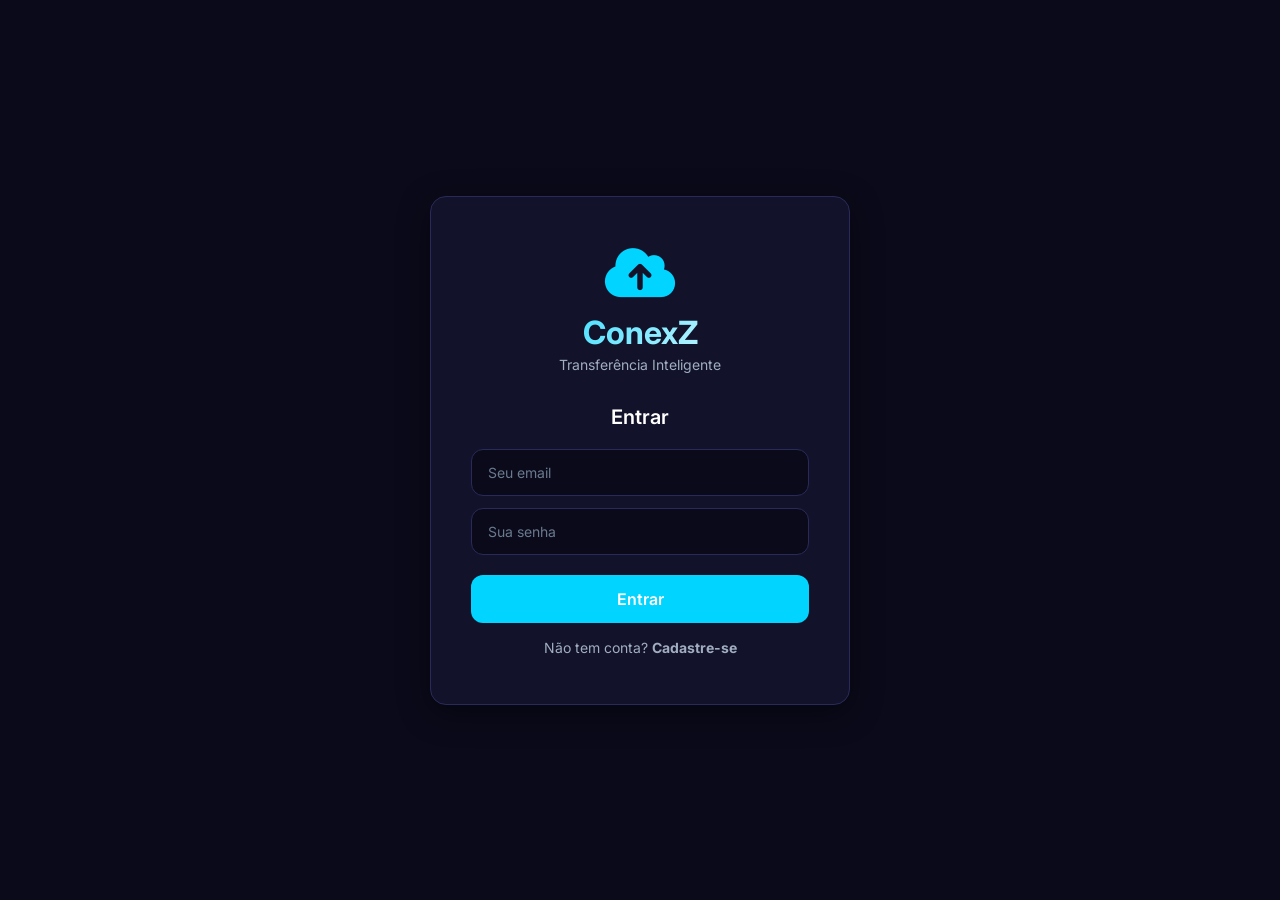
==== commit fd68b3ee: "Update index.html" ====
--- a/templates/index.html
+++ b/templates/index.html
@@ -5,15 +5,22 @@
     <meta name="viewport" content="width=device-width, initial-scale=1.0, maximum-scale=1.0, user-scalable=no">
     <title>ConexZ - Transferência Inteligente</title>
     
+    <!-- ⭐ CONFIGURAÇÕES PARA O PWA ⭐ -->
     <link rel="manifest" href="/manifest.json">
-    <meta name="theme-color" content="#00d4ff">
     <meta name="apple-mobile-web-app-capable" content="yes">
     <meta name="mobile-web-app-capable" content="yes">
+    <meta name="apple-mobile-web-app-status-bar-style" content="black-translucent">
+    <meta name="theme-color" content="#00d4ff">
     
+    <!-- BIBLIOTECAS EXTERNAS -->
     <link rel="stylesheet" href="https://cdnjs.cloudflare.com/ajax/libs/font-awesome/6.5.0/css/all.min.css">
     <link href="https://fonts.googleapis.com/css2?family=Inter:wght@300;400;500;600;700;800&display=swap" rel="stylesheet">
     
     <style>
+        /* ============================================
+           RESET E CONFIGURAÇÕES GERAIS
+           ============================================ */
+        
         * { margin:0; padding:0; box-sizing:border-box; }
         :root {
             --bg-primary: #0a0a1a;
@@ -36,6 +43,139 @@
         
         .container { max-width: 1400px; margin: 0 auto; padding: 20px; }
         
+        /* ===== TELA DE LOGIN ===== */
+        .login-screen {
+            position: fixed;
+            inset: 0;
+            background: var(--bg-primary);
+            display: flex;
+            align-items: center;
+            justify-content: center;
+            z-index: 9999;
+            backdrop-filter: blur(20px);
+        }
+        .login-container {
+            background: var(--bg-secondary);
+            border-radius: var(--radius);
+            padding: 48px 40px;
+            width: 100%;
+            max-width: 420px;
+            border: 1px solid var(--border);
+            box-shadow: var(--shadow);
+            text-align: center;
+        }
+        .login-logo {
+            margin-bottom: 32px;
+        }
+        .login-logo i {
+            font-size: 56px;
+            color: var(--accent);
+            margin-bottom: 12px;
+        }
+        .login-logo h1 {
+            font-size: 32px;
+            font-weight: 700;
+            background: linear-gradient(135deg, var(--accent), #fff);
+            -webkit-background-clip: text;
+            -webkit-text-fill-color: transparent;
+            background-clip: text;
+        }
+        .login-logo p {
+            color: var(--text-secondary);
+            font-size: 14px;
+            margin-top: 4px;
+        }
+        .login-container h2 {
+            font-size: 20px;
+            font-weight: 600;
+            margin-bottom: 20px;
+            color: var(--text-primary);
+        }
+        .login-container input {
+            width: 100%;
+            padding: 14px 16px;
+            border-radius: 12px;
+            border: 1px solid var(--border);
+            background: var(--bg-primary);
+            color: var(--text-primary);
+            font-size: 14px;
+            font-family: inherit;
+            transition: var(--transition);
+            margin-bottom: 12px;
+        }
+        .login-container input:focus {
+            border-color: var(--accent);
+            outline: none;
+            box-shadow: 0 0 20px rgba(0, 212, 255, 0.1);
+        }
+        .login-container input::placeholder {
+            color: var(--text-muted);
+        }
+        .login-container .btn {
+            width: 100%;
+            justify-content: center;
+            padding: 14px;
+            font-size: 16px;
+            margin-top: 8px;
+        }
+        .login-link {
+            color: var(--text-secondary);
+            font-size: 14px;
+            margin-top: 16px;
+            cursor: pointer;
+            transition: var(--transition);
+        }
+        .login-link:hover {
+            color: var(--accent);
+        }
+        .login-status {
+            margin-top: 12px;
+            padding: 10px 14px;
+            border-radius: 10px;
+            font-size: 14px;
+            display: none;
+        }
+        .login-status.success {
+            display: block;
+            background: rgba(72,187,120,0.15);
+            border: 1px solid #48bb78;
+            color: #48bb78;
+        }
+        .login-status.error {
+            display: block;
+            background: rgba(229,62,62,0.15);
+            border: 1px solid #fc8181;
+            color: #fc8181;
+        }
+        .user-info {
+            display: flex;
+            align-items: center;
+            gap: 12px;
+            padding: 8px 16px 8px 20px;
+            background: var(--bg-card);
+            border-radius: 20px;
+            border: 1px solid var(--border);
+        }
+        .user-info .username {
+            font-size: 13px;
+            color: var(--text-secondary);
+        }
+        .user-info .logout-btn {
+            background: none;
+            border: none;
+            color: var(--text-muted);
+            cursor: pointer;
+            font-size: 14px;
+            padding: 4px 8px;
+            border-radius: 8px;
+            transition: var(--transition);
+        }
+        .user-info .logout-btn:hover {
+            color: #fc8181;
+            background: rgba(229,62,62,0.1);
+        }
+        
+        /* ===== HEADER ===== */
         header { display: flex; justify-content: space-between; align-items: center; padding: 16px 24px; background: var(--bg-secondary); border-radius: var(--radius); border: 1px solid var(--border); margin-bottom: 24px; box-shadow: var(--shadow); flex-wrap: wrap; gap: 12px; }
         .logo { display: flex; align-items: center; gap: 16px; }
         .logo-icon { width: 48px; height: 48px; background: var(--accent); border-radius: 12px; display: flex; align-items: center; justify-content: center; font-size: 24px; color: #fff; }
@@ -54,6 +194,7 @@
         .btn-danger:hover { background: #c53030; }
         .btn-sm { padding: 6px 12px; font-size: 12px; }
         
+        /* ===== STATUS PANEL ===== */
         .status-panel {
             background: var(--bg-secondary);
             border: 1px solid var(--border);
@@ -86,6 +227,10 @@
             background: rgba(72, 187, 120, 0.2);
             color: #48bb78;
         }
+        .status-badge.offline {
+            background: rgba(229, 62, 62, 0.2);
+            color: #fc8181;
+        }
         .status-grid {
             display: grid;
             grid-template-columns: repeat(auto-fit, minmax(200px, 1fr));
@@ -128,6 +273,7 @@
         }
         .status-actions { display: flex; gap: 8px; }
         
+        /* ===== TABS ===== */
         .tabs { display: flex; gap: 8px; margin-bottom: 20px; flex-wrap: wrap; }
         .tab { padding: 10px 20px; border-radius: 12px; cursor: pointer; background: var(--bg-secondary); border: 1px solid var(--border); color: var(--text-secondary); transition: var(--transition); font-size: 14px; font-weight: 500; }
         .tab:hover { border-color: var(--accent); color: #fff; }
@@ -140,6 +286,7 @@
         .tab-content h2 { margin-bottom: 24px; font-weight: 600; display: flex; align-items: center; gap: 12px; font-size: 20px; }
         .tab-content h2 i { color: var(--accent); }
         
+        /* ===== UPLOAD ===== */
         .upload-area { border: 3px dashed var(--border); border-radius: var(--radius); padding: 60px 40px; text-align: center; cursor: pointer; transition: var(--transition); background: var(--bg-primary); }
         .upload-area:hover { border-color: var(--accent); background: var(--bg-card); }
         .upload-area.dragover { border-color: var(--accent); background: var(--bg-card); transform: scale(1.02); }
@@ -154,6 +301,7 @@
         .progress-fill { height: 100%; background: var(--accent); width: 0%; transition: width 0.5s ease; border-radius: 10px; }
         #progressText { font-size: 14px; color: var(--text-secondary); min-width: 40px; }
         
+        /* ===== FILE LIST ===== */
         .file-toolbar { display: flex; gap: 12px; margin-bottom: 20px; flex-wrap: wrap; }
         .search-box { flex: 1; display: flex; align-items: center; background: var(--bg-primary); border: 1px solid var(--border); border-radius: 12px; padding: 0 16px; transition: var(--transition); min-width: 150px; }
         .search-box:focus-within { border-color: var(--accent); }
@@ -170,6 +318,7 @@
         .file-meta { font-size: 12px; color: var(--text-secondary); }
         .file-actions { display: flex; gap: 6px; flex-shrink: 0; flex-wrap: wrap; }
         
+        /* ===== MEDIA GRID ===== */
         .media-grid { display: grid; grid-template-columns: repeat(auto-fill, minmax(180px, 1fr)); gap: 16px; padding-top: 8px; }
         .media-card { background: var(--bg-primary); border-radius: var(--radius); overflow: hidden; border: 1px solid var(--border); transition: var(--transition); cursor: pointer; }
         .media-card:hover { transform: translateY(-4px); border-color: var(--accent); box-shadow: 0 8px 30px rgba(0,0,0,0.3); }
@@ -179,6 +328,7 @@
         .media-title { font-weight: 500; font-size: 14px; white-space: nowrap; overflow: hidden; text-overflow: ellipsis; }
         .media-meta { font-size: 12px; color: var(--text-secondary); margin-top: 4px; }
         
+        /* ===== MODALS ===== */
         .modal { display: none; position: fixed; inset: 0; background: rgba(0,0,0,0.85); backdrop-filter: blur(10px); align-items: center; justify-content: center; z-index: 1000; }
         .modal.active { display: flex; }
         .modal-content { background: var(--bg-secondary); padding: 32px 40px; border-radius: var(--radius); width: 90%; max-width: 450px; border: 1px solid var(--border); text-align: center; position: relative; }
@@ -188,6 +338,7 @@
         .qr-container img { max-width: 220px; border-radius: 12px; border: 3px solid var(--accent); }
         .qr-url { font-size: 12px; color: var(--accent); background: var(--bg-primary); padding: 8px 12px; border-radius: 8px; margin: 8px 0 16px; word-break: break-all; }
         
+        /* ===== VIDEO MODAL ===== */
         .video-modal { display: none; position: fixed; inset: 0; background: rgba(0,0,0,0.95); backdrop-filter: blur(10px); align-items: center; justify-content: center; z-index: 1000; }
         .video-modal.active { display: flex; }
         .video-modal-content { width: 90%; max-width: 900px; position: relative; }
@@ -196,6 +347,7 @@
         .video-close:hover { transform: rotate(90deg); color: var(--accent); }
         .video-actions { display: flex; gap: 12px; justify-content: center; margin-top: 16px; flex-wrap: wrap; }
         
+        /* ===== AUDIO PLAYER ===== */
         .audio-player { position: fixed; bottom: 24px; left: 50%; transform: translateX(-50%); background: var(--bg-secondary); border: 1px solid var(--accent); border-radius: var(--radius); padding: 12px 20px; z-index: 999; box-shadow: 0 8px 40px rgba(0,212,255,0.15); min-width: 350px; max-width: 600px; animation: slideUp 0.4s ease; display: none; }
         @keyframes slideUp { from { transform: translateX(-50%) translateY(80px); opacity: 0; } to { transform: translateX(-50%) translateY(0); opacity: 1; } }
         .audio-player-content { display: flex; align-items: center; gap: 12px; }
@@ -209,6 +361,7 @@
         .audio-progress::-webkit-slider-thumb { -webkit-appearance: none; width: 12px; height: 12px; border-radius: 50%; background: var(--accent); cursor: pointer; }
         .audio-time { display: flex; gap: 6px; font-size: 11px; color: var(--text-secondary); min-width: 60px; }
         
+        /* ===== STATUS MESSAGE ===== */
         .status { padding: 12px 16px; border-radius: 12px; margin-top: 12px; display: none; font-size: 14px; }
         .status.success { display: block; background: rgba(72,187,120,0.15); border: 1px solid #48bb78; color: #48bb78; }
         .status.error { display: block; background: rgba(229,62,62,0.15); border: 1px solid #fc8181; color: #fc8181; }
@@ -217,6 +370,7 @@
         .empty-state { text-align: center; padding: 60px 20px; color: var(--text-secondary); }
         .empty-state i { font-size: 48px; color: var(--accent); margin-bottom: 16px; }
         
+        /* ===== SETTINGS ===== */
         .setting-card { display: flex; justify-content: space-between; align-items: center; padding: 16px 20px; background: var(--bg-primary); border-radius: 12px; border: 1px solid var(--border); margin-bottom: 8px; flex-wrap: wrap; gap: 12px; }
         .setting-card .info h3 { font-size: 14px; display: flex; align-items: center; gap: 8px; }
         .setting-card .info p { font-size: 12px; color: var(--text-secondary); }
@@ -233,6 +387,7 @@
         .theme-btn:hover { transform: scale(1.1); }
         .theme-btn.active { border-color: #fff; box-shadow: 0 0 20px rgba(255,255,255,0.2); }
         
+        /* ===== QR CODE ===== */
         #qrCodeImage {
             max-width: 200px;
             border-radius: 12px;
@@ -257,6 +412,7 @@
             word-break: break-all;
         }
         
+        /* ===== RESPONSIVE ===== */
         @media (max-width: 768px) {
             .container { padding: 12px; }
             header { flex-direction: column; text-align: center; }
@@ -270,19 +426,54 @@
             .audio-info { min-width: 100%; text-align: center; }
             .audio-controls { width: 100%; }
             .modal-content { padding: 20px; }
-            .status-grid { grid-template-columns: 1fr 1fr; }
-            .status-header { flex-direction: column; align-items: flex-start; }
+            .login-container { padding: 32px 24px; }
         }
         @media (max-width: 480px) {
             .container { padding: 10px; }
             .upload-area { padding: 30px 16px; }
             .media-grid { grid-template-columns: repeat(2, 1fr); }
-            .status-grid { grid-template-columns: 1fr; }
         }
     </style>
 </head>
 <body>
-    <div class="container">
+    <!-- ==========================================
+    TELA DE LOGIN
+    ========================================== -->
+    <div class="login-screen" id="loginScreen">
+        <div class="login-container">
+            <div class="login-logo">
+                <i class="fas fa-cloud-upload-alt"></i>
+                <h1>ConexZ</h1>
+                <p>Transferência Inteligente</p>
+            </div>
+            
+            <!-- FORMULÁRIO DE LOGIN -->
+            <div id="loginForm">
+                <h2>Entrar</h2>
+                <input type="email" id="loginEmail" placeholder="Seu email" autocomplete="email">
+                <input type="password" id="loginPassword" placeholder="Sua senha" autocomplete="current-password">
+                <button onclick="login()" class="btn btn-primary">Entrar</button>
+                <p class="login-link" onclick="showRegister()">Não tem conta? <strong>Cadastre-se</strong></p>
+                <div id="loginStatus" class="login-status"></div>
+            </div>
+            
+            <!-- FORMULÁRIO DE CADASTRO -->
+            <div id="registerForm" style="display:none;">
+                <h2>Criar Conta</h2>
+                <input type="text" id="registerUsername" placeholder="Nome de usuário">
+                <input type="email" id="registerEmail" placeholder="Seu email">
+                <input type="password" id="registerPassword" placeholder="Sua senha">
+                <button onclick="register()" class="btn btn-primary">Cadastrar</button>
+                <p class="login-link" onclick="showLogin()">Já tem conta? <strong>Faça login</strong></p>
+                <div id="registerStatus" class="login-status"></div>
+            </div>
+        </div>
+    </div>
+
+    <!-- ==========================================
+    CONTEÚDO PRINCIPAL (só aparece após login)
+    ========================================== -->
+    <div class="container" id="mainContent" style="display:none;">
         <!-- HEADER -->
         <header>
             <div class="logo">
@@ -293,6 +484,13 @@
                 </div>
             </div>
             <div class="header-actions">
+                <div class="user-info">
+                    <i class="fas fa-user" style="color:var(--accent);"></i>
+                    <span class="username" id="userNameDisplay">Usuário</span>
+                    <button class="logout-btn" onclick="logout()" title="Sair">
+                        <i class="fas fa-sign-out-alt"></i>
+                    </button>
+                </div>
                 <span class="device-badge" id="deviceId"><i class="fas fa-qrcode"></i> ID: ...</span>
                 <button class="btn btn-secondary" id="ipBtn"><i class="fas fa-wifi"></i> IP</button>
                 <button class="btn btn-primary" id="qrBtn"><i class="fas fa-qrcode"></i> QR Code</button>
@@ -462,6 +660,14 @@
                     </div>
                 </div>
             </div>
+            
+            <!-- DISPOSITIVOS CONECTADOS -->
+            <div style="margin-top:20px; background:var(--bg-primary); border-radius:var(--radius); padding:24px; border:1px solid var(--border);">
+                <h3 style="margin-bottom:12px; color:var(--accent);">📡 Dispositivos Conectados</h3>
+                <div id="connectedDevicesList">
+                    <p style="color:var(--text-secondary); font-size:14px;">Nenhum dispositivo conectado</p>
+                </div>
+            </div>
         </div>
 
         <!-- TAB CONFIG -->
@@ -529,7 +735,7 @@
         </div>
     </div>
 
-    <!-- SERVICE WORKER -->
+    <!-- SERVICE WORKER REGISTRO -->
     <script>
         if ('serviceWorker' in navigator) {
             navigator.serviceWorker.register('/sw.js')
@@ -541,6 +747,125 @@
     <!-- SCRIPTS -->
     <script src="https://cdnjs.cloudflare.com/ajax/libs/socket.io/4.7.2/socket.io.min.js"></script>
     <script>
+        // =============================================
+        // AUTENTICAÇÃO
+        // =============================================
+
+        async function login() {
+            const email = document.getElementById('loginEmail').value;
+            const password = document.getElementById('loginPassword').value;
+            const status = document.getElementById('loginStatus');
+            
+            if (!email || !password) {
+                status.textContent = '❌ Preencha todos os campos';
+                status.className = 'login-status error';
+                return;
+            }
+            
+            try {
+                const res = await fetch('/api/auth/login', {
+                    method: 'POST',
+                    headers: { 'Content-Type': 'application/json' },
+                    body: JSON.stringify({ email, password })
+                });
+                const data = await res.json();
+                
+                if (data.success) {
+                    status.textContent = '✅ Login realizado!';
+                    status.className = 'login-status success';
+                    document.getElementById('loginScreen').style.display = 'none';
+                    document.getElementById('mainContent').style.display = 'block';
+                    
+                    // Mostrar nome do usuário
+                    if (data.user && data.user.username) {
+                        document.getElementById('userNameDisplay').textContent = data.user.username;
+                    }
+                    
+                    init(); // Iniciar o app
+                } else {
+                    status.textContent = '❌ ' + data.error;
+                    status.className = 'login-status error';
+                }
+            } catch(e) {
+                status.textContent = '❌ Erro ao fazer login';
+                status.className = 'login-status error';
+                console.error(e);
+            }
+        }
+
+        async function register() {
+            const username = document.getElementById('registerUsername').value;
+            const email = document.getElementById('registerEmail').value;
+            const password = document.getElementById('registerPassword').value;
+            const status = document.getElementById('registerStatus');
+            
+            if (!username || !email || !password) {
+                status.textContent = '❌ Preencha todos os campos';
+                status.className = 'login-status error';
+                return;
+            }
+            
+            try {
+                const res = await fetch('/api/auth/register', {
+                    method: 'POST',
+                    headers: { 'Content-Type': 'application/json' },
+                    body: JSON.stringify({ username, email, password })
+                });
+                const data = await res.json();
+                
+                if (data.success) {
+                    status.textContent = '✅ Cadastro realizado! Faça login.';
+                    status.className = 'login-status success';
+                    setTimeout(() => {
+                        showLogin();
+                        document.getElementById('loginEmail').value = email;
+                    }, 1500);
+                } else {
+                    status.textContent = '❌ ' + data.error;
+                    status.className = 'login-status error';
+                }
+            } catch(e) {
+                status.textContent = '❌ Erro ao cadastrar';
+                status.className = 'login-status error';
+                console.error(e);
+            }
+        }
+
+        async function logout() {
+            try {
+                await fetch('/api/auth/logout', { method: 'POST' });
+                document.getElementById('mainContent').style.display = 'none';
+                document.getElementById('loginScreen').style.display = 'flex';
+                document.getElementById('loginStatus').textContent = '';
+                document.getElementById('loginStatus').className = 'login-status';
+                console.log('✅ Logout realizado');
+            } catch(e) {
+                console.error('❌ Erro no logout:', e);
+            }
+        }
+
+        function showRegister() {
+            document.getElementById('loginForm').style.display = 'none';
+            document.getElementById('registerForm').style.display = 'block';
+            document.getElementById('loginStatus').textContent = '';
+            document.getElementById('loginStatus').className = 'login-status';
+            document.getElementById('registerStatus').textContent = '';
+            document.getElementById('registerStatus').className = 'login-status';
+        }
+
+        function showLogin() {
+            document.getElementById('loginForm').style.display = 'block';
+            document.getElementById('registerForm').style.display = 'none';
+            document.getElementById('loginStatus').textContent = '';
+            document.getElementById('loginStatus').className = 'login-status';
+            document.getElementById('registerStatus').textContent = '';
+            document.getElementById('registerStatus').className = 'login-status';
+        }
+
+        // =============================================
+        // CONEXZ - SCRIPT COMPLETO
+        // =============================================
+
         const socket = io();
         let videoAtual = null;
         let audioAtual = null;
@@ -625,6 +950,10 @@
                 mostrarStatus('❌ Erro ao detectar IP', 'error');
             }
         }
+
+        // =============================================
+        // QR CODE CONEXÃO
+        // =============================================
 
         async function gerarQRCodeConexao() {
             try {
@@ -658,6 +987,10 @@
             }
         }
 
+        // =============================================
+        // CONFIGURAR EVENTOS
+        // =============================================
+
         function configurarEventos() {
             document.querySelectorAll('.tab').forEach(tab => {
                 tab.addEventListener('click', function() {
@@ -757,6 +1090,10 @@
                 if(e.target === this) fecharQR();
             });
         }
+
+        // =============================================
+        // UPLOAD
+        // =============================================
 
         async function enviarArquivos(files) {
             const form = new FormData();
@@ -806,6 +1143,10 @@
             }
         }
 
+        // =============================================
+        // ARQUIVOS
+        // =============================================
+
         async function carregarArquivos() {
             try {
                 const res = await fetch('/api/files');
@@ -887,6 +1228,10 @@
                 `<div class="empty-state" style="grid-column:1/-1;"><i class="fas fa-images"></i><p>Nenhuma imagem encontrada</p></div>`;
         }
 
+        // =============================================
+        // VÍDEO
+        // =============================================
+
         function playVideo(id) {
             videoAtual = id;
             const modal = document.getElementById('videoModal');
@@ -905,6 +1250,10 @@
 
         function baixarVideo() { if(videoAtual) baixarArquivo(videoAtual); }
         function compartilharVideo() { if(videoAtual) compartilharArquivo(videoAtual); }
+
+        // =============================================
+        // ÁUDIO
+        // =============================================
 
         function playAudio(id) {
             if(audioAtual) { audioAtual.pause(); audioAtual = null; }
@@ -956,6 +1305,10 @@
             document.getElementById('audioBtn').innerHTML = '<i class="fas fa-play"></i>';
         }
 
+        // =============================================
+        // QR CODE MODAL
+        // =============================================
+
         async function gerarQR() {
             const modal = document.getElementById('qrModal');
             const container = document.getElementById('qrContainer');
@@ -983,6 +1336,10 @@
             await navigator.clipboard.writeText(url);
             mostrarStatus('✅ Link copiado!', 'success');
         }
+
+        // =============================================
+        // FUNÇÕES COMPARTILHADAS
+        // =============================================
 
         function visualizarArquivo(id) {
             window.open('/api/view/' + id, '_blank');
@@ -1017,6 +1374,10 @@
             }
         }
 
+        // =============================================
+        // TEMAS
+        // =============================================
+
         function mudarTema(cor, btn) {
             document.querySelectorAll('.theme-btn').forEach(b => b.classList.remove('active'));
             btn.classList.add('active');
@@ -1035,6 +1396,10 @@
                 l.style.background = cor;
             });
         }
+
+        // =============================================
+        // UTILITÁRIOS
+        // =============================================
 
         function getIcon(name) {
             if(name.match(/\.(mp4|webm|mov|mkv|avi)$/i)) return 'fas fa-play-circle';
@@ -1061,6 +1426,7 @@
             el._timeout = setTimeout(() => { el.style.display = 'none'; }, 4000);
         }
 
+        // EXPORTAR FUNÇÕES
         window.playVideo = playVideo;
         window.fecharVideo = fecharVideo;
         window.baixarVideo = baixarVideo;
@@ -1080,6 +1446,11 @@
         window.atualizarStatus = atualizarStatus;
         window.copiarUrlStatus = copiarUrlStatus;
         window.gerarQRCodeConexao = gerarQRCodeConexao;
+        window.login = login;
+        window.register = register;
+        window.logout = logout;
+        window.showRegister = showRegister;
+        window.showLogin = showLogin;
 
         document.addEventListener('DOMContentLoaded', init);
 
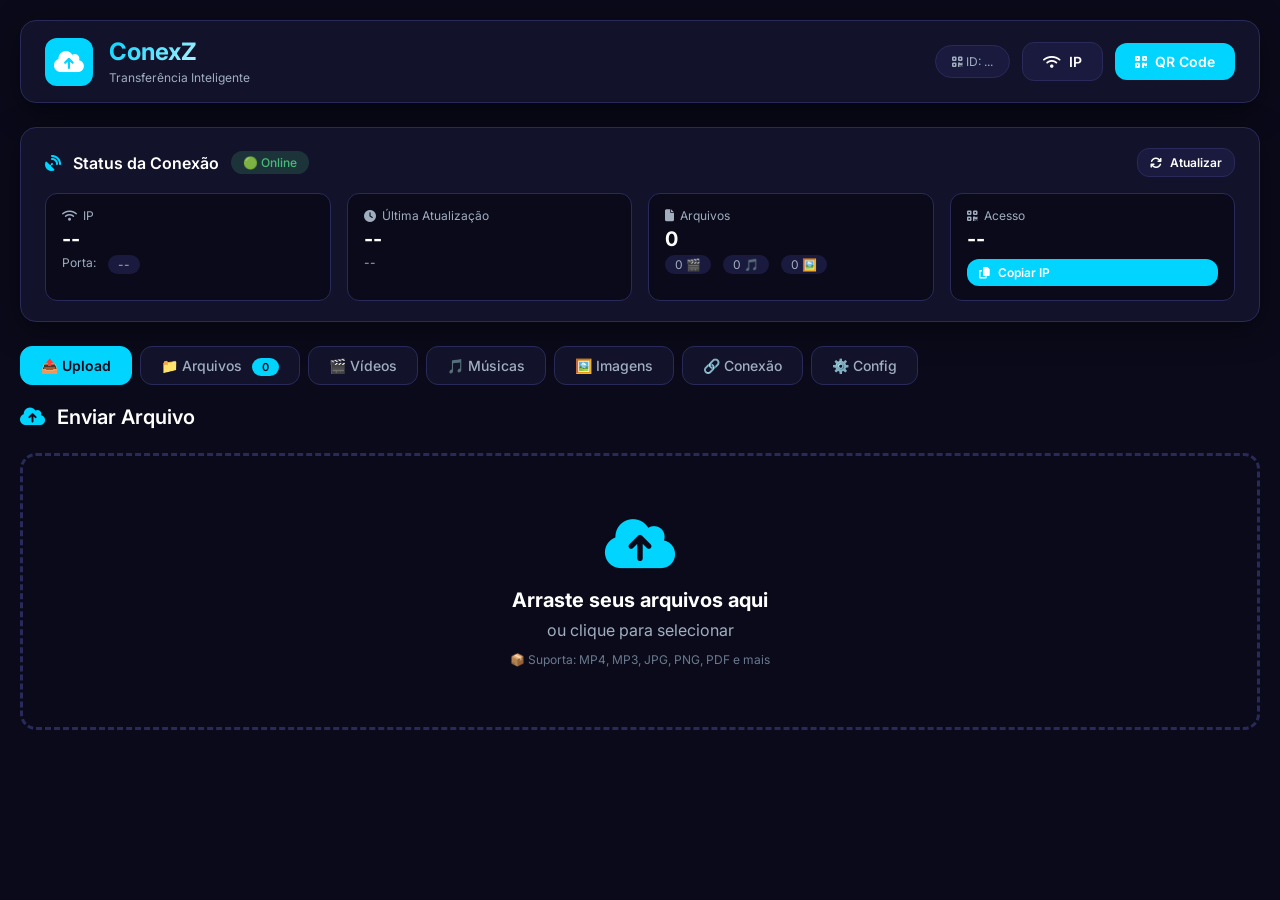
==== commit 4f9828e8: "Update index.html" ====
--- a/templates/index.html
+++ b/templates/index.html
@@ -43,138 +43,6 @@
         
         .container { max-width: 1400px; margin: 0 auto; padding: 20px; }
         
-        /* ===== TELA DE LOGIN ===== */
-        .login-screen {
-            position: fixed;
-            inset: 0;
-            background: var(--bg-primary);
-            display: flex;
-            align-items: center;
-            justify-content: center;
-            z-index: 9999;
-            backdrop-filter: blur(20px);
-        }
-        .login-container {
-            background: var(--bg-secondary);
-            border-radius: var(--radius);
-            padding: 48px 40px;
-            width: 100%;
-            max-width: 420px;
-            border: 1px solid var(--border);
-            box-shadow: var(--shadow);
-            text-align: center;
-        }
-        .login-logo {
-            margin-bottom: 32px;
-        }
-        .login-logo i {
-            font-size: 56px;
-            color: var(--accent);
-            margin-bottom: 12px;
-        }
-        .login-logo h1 {
-            font-size: 32px;
-            font-weight: 700;
-            background: linear-gradient(135deg, var(--accent), #fff);
-            -webkit-background-clip: text;
-            -webkit-text-fill-color: transparent;
-            background-clip: text;
-        }
-        .login-logo p {
-            color: var(--text-secondary);
-            font-size: 14px;
-            margin-top: 4px;
-        }
-        .login-container h2 {
-            font-size: 20px;
-            font-weight: 600;
-            margin-bottom: 20px;
-            color: var(--text-primary);
-        }
-        .login-container input {
-            width: 100%;
-            padding: 14px 16px;
-            border-radius: 12px;
-            border: 1px solid var(--border);
-            background: var(--bg-primary);
-            color: var(--text-primary);
-            font-size: 14px;
-            font-family: inherit;
-            transition: var(--transition);
-            margin-bottom: 12px;
-        }
-        .login-container input:focus {
-            border-color: var(--accent);
-            outline: none;
-            box-shadow: 0 0 20px rgba(0, 212, 255, 0.1);
-        }
-        .login-container input::placeholder {
-            color: var(--text-muted);
-        }
-        .login-container .btn {
-            width: 100%;
-            justify-content: center;
-            padding: 14px;
-            font-size: 16px;
-            margin-top: 8px;
-        }
-        .login-link {
-            color: var(--text-secondary);
-            font-size: 14px;
-            margin-top: 16px;
-            cursor: pointer;
-            transition: var(--transition);
-        }
-        .login-link:hover {
-            color: var(--accent);
-        }
-        .login-status {
-            margin-top: 12px;
-            padding: 10px 14px;
-            border-radius: 10px;
-            font-size: 14px;
-            display: none;
-        }
-        .login-status.success {
-            display: block;
-            background: rgba(72,187,120,0.15);
-            border: 1px solid #48bb78;
-            color: #48bb78;
-        }
-        .login-status.error {
-            display: block;
-            background: rgba(229,62,62,0.15);
-            border: 1px solid #fc8181;
-            color: #fc8181;
-        }
-        .user-info {
-            display: flex;
-            align-items: center;
-            gap: 12px;
-            padding: 8px 16px 8px 20px;
-            background: var(--bg-card);
-            border-radius: 20px;
-            border: 1px solid var(--border);
-        }
-        .user-info .username {
-            font-size: 13px;
-            color: var(--text-secondary);
-        }
-        .user-info .logout-btn {
-            background: none;
-            border: none;
-            color: var(--text-muted);
-            cursor: pointer;
-            font-size: 14px;
-            padding: 4px 8px;
-            border-radius: 8px;
-            transition: var(--transition);
-        }
-        .user-info .logout-btn:hover {
-            color: #fc8181;
-            background: rgba(229,62,62,0.1);
-        }
-        
         /* ===== HEADER ===== */
         header { display: flex; justify-content: space-between; align-items: center; padding: 16px 24px; background: var(--bg-secondary); border-radius: var(--radius); border: 1px solid var(--border); margin-bottom: 24px; box-shadow: var(--shadow); flex-wrap: wrap; gap: 12px; }
         .logo { display: flex; align-items: center; gap: 16px; }
@@ -426,7 +294,6 @@
             .audio-info { min-width: 100%; text-align: center; }
             .audio-controls { width: 100%; }
             .modal-content { padding: 20px; }
-            .login-container { padding: 32px 24px; }
         }
         @media (max-width: 480px) {
             .container { padding: 10px; }
@@ -437,43 +304,9 @@
 </head>
 <body>
     <!-- ==========================================
-    TELA DE LOGIN
+    CONTEÚDO PRINCIPAL (sempre visível)
     ========================================== -->
-    <div class="login-screen" id="loginScreen">
-        <div class="login-container">
-            <div class="login-logo">
-                <i class="fas fa-cloud-upload-alt"></i>
-                <h1>ConexZ</h1>
-                <p>Transferência Inteligente</p>
-            </div>
-            
-            <!-- FORMULÁRIO DE LOGIN -->
-            <div id="loginForm">
-                <h2>Entrar</h2>
-                <input type="email" id="loginEmail" placeholder="Seu email" autocomplete="email">
-                <input type="password" id="loginPassword" placeholder="Sua senha" autocomplete="current-password">
-                <button onclick="login()" class="btn btn-primary">Entrar</button>
-                <p class="login-link" onclick="showRegister()">Não tem conta? <strong>Cadastre-se</strong></p>
-                <div id="loginStatus" class="login-status"></div>
-            </div>
-            
-            <!-- FORMULÁRIO DE CADASTRO -->
-            <div id="registerForm" style="display:none;">
-                <h2>Criar Conta</h2>
-                <input type="text" id="registerUsername" placeholder="Nome de usuário">
-                <input type="email" id="registerEmail" placeholder="Seu email">
-                <input type="password" id="registerPassword" placeholder="Sua senha">
-                <button onclick="register()" class="btn btn-primary">Cadastrar</button>
-                <p class="login-link" onclick="showLogin()">Já tem conta? <strong>Faça login</strong></p>
-                <div id="registerStatus" class="login-status"></div>
-            </div>
-        </div>
-    </div>
-
-    <!-- ==========================================
-    CONTEÚDO PRINCIPAL (só aparece após login)
-    ========================================== -->
-    <div class="container" id="mainContent" style="display:none;">
+    <div class="container" id="mainContent">
         <!-- HEADER -->
         <header>
             <div class="logo">
@@ -484,13 +317,6 @@
                 </div>
             </div>
             <div class="header-actions">
-                <div class="user-info">
-                    <i class="fas fa-user" style="color:var(--accent);"></i>
-                    <span class="username" id="userNameDisplay">Usuário</span>
-                    <button class="logout-btn" onclick="logout()" title="Sair">
-                        <i class="fas fa-sign-out-alt"></i>
-                    </button>
-                </div>
                 <span class="device-badge" id="deviceId"><i class="fas fa-qrcode"></i> ID: ...</span>
                 <button class="btn btn-secondary" id="ipBtn"><i class="fas fa-wifi"></i> IP</button>
                 <button class="btn btn-primary" id="qrBtn"><i class="fas fa-qrcode"></i> QR Code</button>
@@ -747,121 +573,6 @@
     <!-- SCRIPTS -->
     <script src="https://cdnjs.cloudflare.com/ajax/libs/socket.io/4.7.2/socket.io.min.js"></script>
     <script>
-        // =============================================
-        // AUTENTICAÇÃO
-        // =============================================
-
-        async function login() {
-            const email = document.getElementById('loginEmail').value;
-            const password = document.getElementById('loginPassword').value;
-            const status = document.getElementById('loginStatus');
-            
-            if (!email || !password) {
-                status.textContent = '❌ Preencha todos os campos';
-                status.className = 'login-status error';
-                return;
-            }
-            
-            try {
-                const res = await fetch('/api/auth/login', {
-                    method: 'POST',
-                    headers: { 'Content-Type': 'application/json' },
-                    body: JSON.stringify({ email, password })
-                });
-                const data = await res.json();
-                
-                if (data.success) {
-                    status.textContent = '✅ Login realizado!';
-                    status.className = 'login-status success';
-                    document.getElementById('loginScreen').style.display = 'none';
-                    document.getElementById('mainContent').style.display = 'block';
-                    
-                    // Mostrar nome do usuário
-                    if (data.user && data.user.username) {
-                        document.getElementById('userNameDisplay').textContent = data.user.username;
-                    }
-                    
-                    init(); // Iniciar o app
-                } else {
-                    status.textContent = '❌ ' + data.error;
-                    status.className = 'login-status error';
-                }
-            } catch(e) {
-                status.textContent = '❌ Erro ao fazer login';
-                status.className = 'login-status error';
-                console.error(e);
-            }
-        }
-
-        async function register() {
-            const username = document.getElementById('registerUsername').value;
-            const email = document.getElementById('registerEmail').value;
-            const password = document.getElementById('registerPassword').value;
-            const status = document.getElementById('registerStatus');
-            
-            if (!username || !email || !password) {
-                status.textContent = '❌ Preencha todos os campos';
-                status.className = 'login-status error';
-                return;
-            }
-            
-            try {
-                const res = await fetch('/api/auth/register', {
-                    method: 'POST',
-                    headers: { 'Content-Type': 'application/json' },
-                    body: JSON.stringify({ username, email, password })
-                });
-                const data = await res.json();
-                
-                if (data.success) {
-                    status.textContent = '✅ Cadastro realizado! Faça login.';
-                    status.className = 'login-status success';
-                    setTimeout(() => {
-                        showLogin();
-                        document.getElementById('loginEmail').value = email;
-                    }, 1500);
-                } else {
-                    status.textContent = '❌ ' + data.error;
-                    status.className = 'login-status error';
-                }
-            } catch(e) {
-                status.textContent = '❌ Erro ao cadastrar';
-                status.className = 'login-status error';
-                console.error(e);
-            }
-        }
-
-        async function logout() {
-            try {
-                await fetch('/api/auth/logout', { method: 'POST' });
-                document.getElementById('mainContent').style.display = 'none';
-                document.getElementById('loginScreen').style.display = 'flex';
-                document.getElementById('loginStatus').textContent = '';
-                document.getElementById('loginStatus').className = 'login-status';
-                console.log('✅ Logout realizado');
-            } catch(e) {
-                console.error('❌ Erro no logout:', e);
-            }
-        }
-
-        function showRegister() {
-            document.getElementById('loginForm').style.display = 'none';
-            document.getElementById('registerForm').style.display = 'block';
-            document.getElementById('loginStatus').textContent = '';
-            document.getElementById('loginStatus').className = 'login-status';
-            document.getElementById('registerStatus').textContent = '';
-            document.getElementById('registerStatus').className = 'login-status';
-        }
-
-        function showLogin() {
-            document.getElementById('loginForm').style.display = 'block';
-            document.getElementById('registerForm').style.display = 'none';
-            document.getElementById('loginStatus').textContent = '';
-            document.getElementById('loginStatus').className = 'login-status';
-            document.getElementById('registerStatus').textContent = '';
-            document.getElementById('registerStatus').className = 'login-status';
-        }
-
         // =============================================
         // CONEXZ - SCRIPT COMPLETO
         // =============================================
@@ -1446,12 +1157,8 @@
         window.atualizarStatus = atualizarStatus;
         window.copiarUrlStatus = copiarUrlStatus;
         window.gerarQRCodeConexao = gerarQRCodeConexao;
-        window.login = login;
-        window.register = register;
-        window.logout = logout;
-        window.showRegister = showRegister;
-        window.showLogin = showLogin;
-
+
+        // INICIAR
         document.addEventListener('DOMContentLoaded', init);
 
         window.addEventListener('beforeunload', function() {
